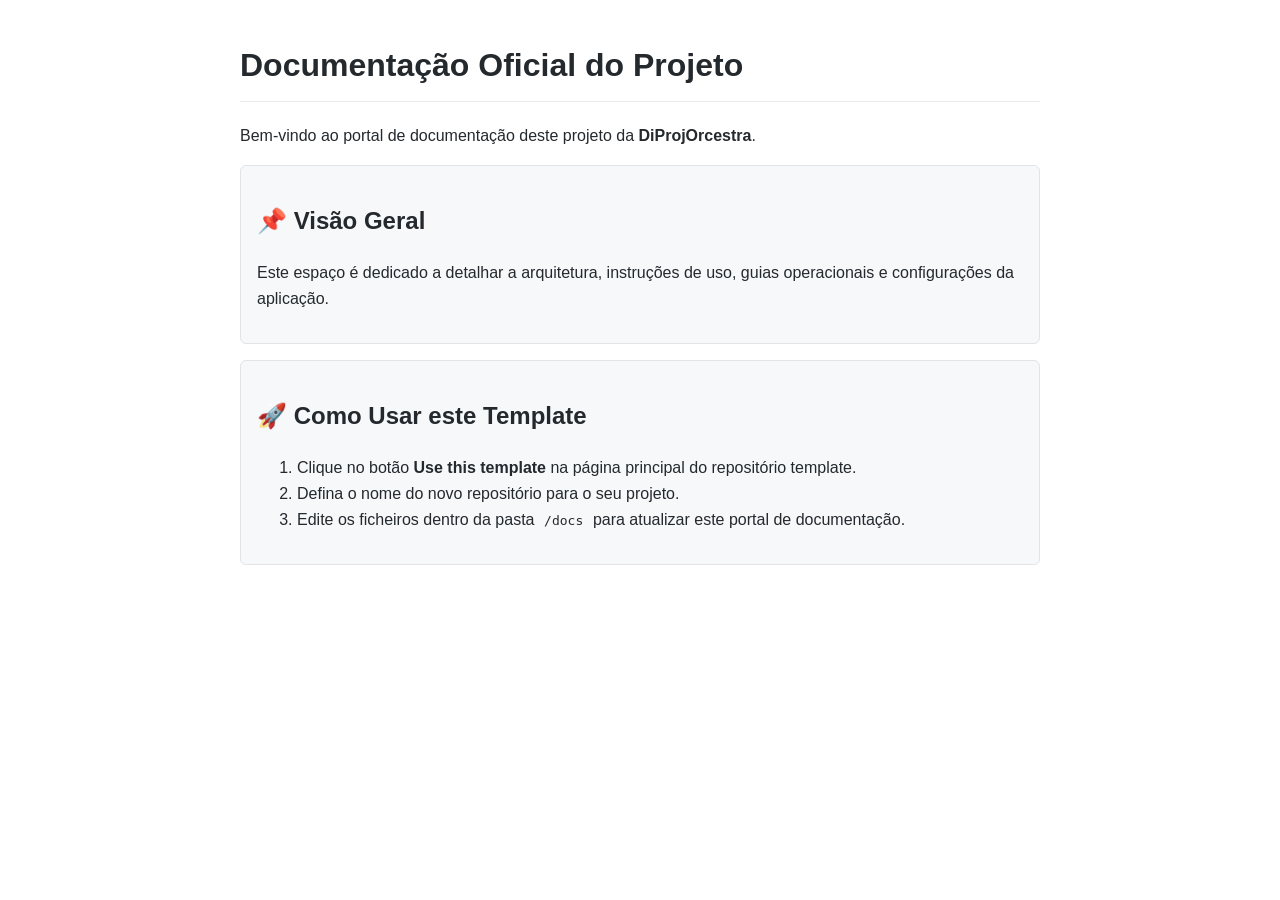
==== docs/index.html @ 4d1147ce "Create index.html" ====
<!DOCTYPE html>
<html lang="pt-BR">
<head>
  <meta charset="UTF-8">
  <meta name="viewport" content="width=device-width, initial-scale=1.0">
  <title>Documentação Oficial - DiProjOrcestra</title>
  <style>
    body {
      font-family: -apple-system, BlinkMacSystemFont, "Segoe UI", Roboto, Helvetica, Arial, sans-serif;
      line-height: 1.6;
      max-width: 800px;
      margin: 40px auto;
      padding: 0 20px;
      color: #24292e;
    }
    h1 { border-bottom: 1px solid #eaecef; padding-bottom: 0.3em; }
    code { background: #f6f8fa; padding: 0.2em 0.4em; border-radius: 3px; }
    .card { background: #f6f8fa; border: 1px solid #e1e4e8; border-radius: 6px; padding: 16px; margin: 16px 0; }
  </style>
</head>
<body>
  <h1>Documentação Oficial do Projeto</h1>
  <p>Bem-vindo ao portal de documentação deste projeto da <strong>DiProjOrcestra</strong>.</p>
  
  <div class="card">
    <h2>📌 Visão Geral</h2>
    <p>Este espaço é dedicado a detalhar a arquitetura, instruções de uso, guias operacionais e configurações da aplicação.</p>
  </div>

  <div class="card">
    <h2>🚀 Como Usar este Template</h2>
    <ol>
      <li>Clique no botão <strong>Use this template</strong> na página principal do repositório template.</li>
      <li>Defina o nome do novo repositório para o seu projeto.</li>
      <li>Edite os ficheiros dentro da pasta <code>/docs</code> para atualizar este portal de documentação.</li>
    </ol>
  </div>
</body>
</html>
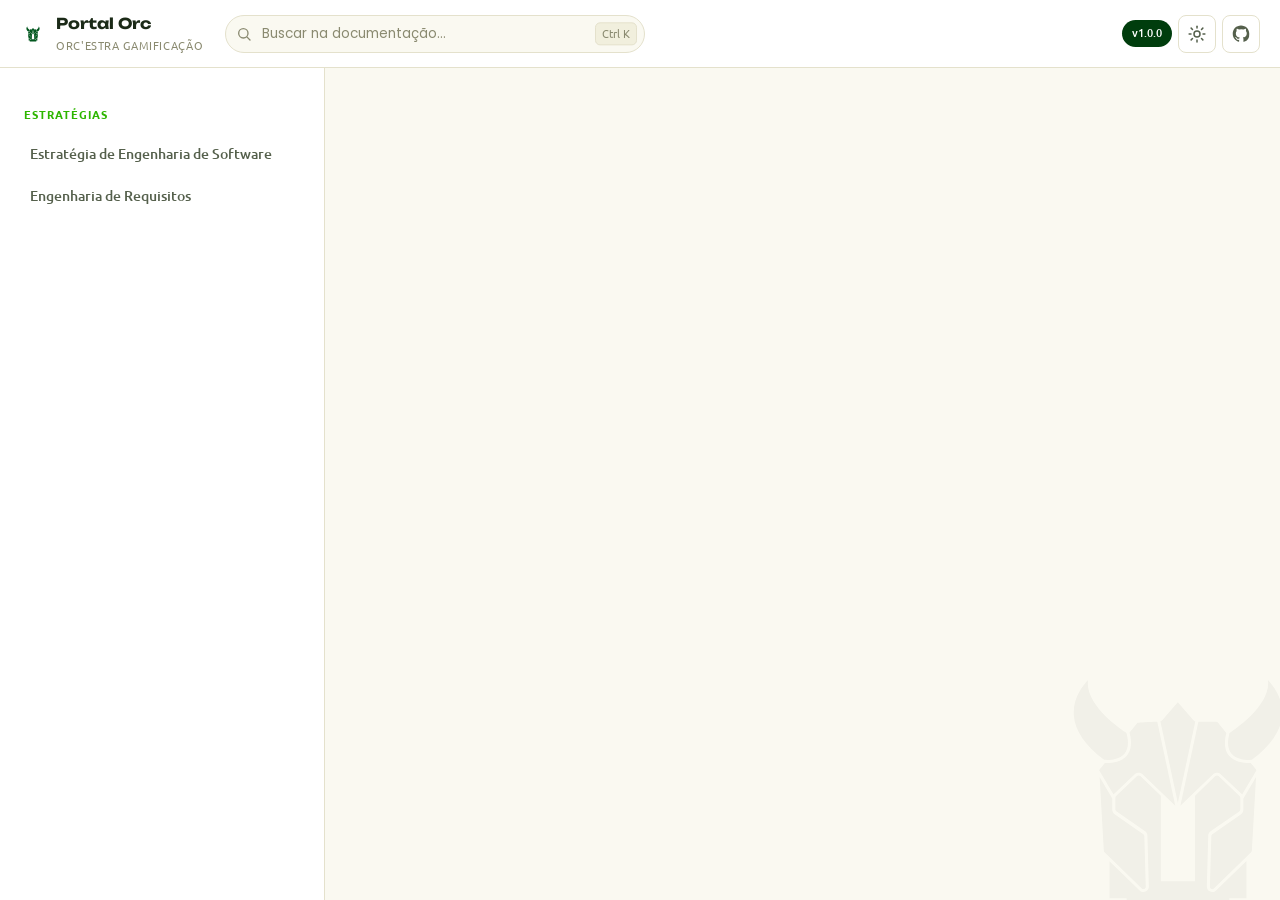
==== commit c62aa812: "Update index.html" ====
--- a/docs/index.html
+++ b/docs/index.html
@@ -1,39 +1,150 @@
 <!DOCTYPE html>
-<html lang="pt-BR">
+<html lang="pt-BR" data-theme="light">
+
 <head>
   <meta charset="UTF-8">
   <meta name="viewport" content="width=device-width, initial-scale=1.0">
-  <title>Documentação Oficial - DiProjOrcestra</title>
-  <style>
-    body {
-      font-family: -apple-system, BlinkMacSystemFont, "Segoe UI", Roboto, Helvetica, Arial, sans-serif;
-      line-height: 1.6;
-      max-width: 800px;
-      margin: 40px auto;
-      padding: 0 20px;
-      color: #24292e;
-    }
-    h1 { border-bottom: 1px solid #eaecef; padding-bottom: 0.3em; }
-    code { background: #f6f8fa; padding: 0.2em 0.4em; border-radius: 3px; }
-    .card { background: #f6f8fa; border: 1px solid #e1e4e8; border-radius: 6px; padding: 16px; margin: 16px 0; }
-  </style>
+  <script>
+    (function () {
+      try {
+        var saved = localStorage.getItem('docs-theme');
+        if (saved === 'dark' || saved === 'light') {
+          document.documentElement.setAttribute('data-theme', saved);
+        } else if (window.matchMedia && window.matchMedia('(prefers-color-scheme: dark)').matches) {
+          document.documentElement.setAttribute('data-theme', 'dark');
+        }
+      } catch (e) { }
+    })();
+  </script>
+  <title>Tecnologias utilizadas — Portal Orc</title>
+  <link rel="preconnect" href="https://fonts.googleapis.com">
+  <link rel="preconnect" href="https://fonts.gstatic.com" crossorigin>
+  <link
+    href="https://fonts.googleapis.com/css2?family=Poppins:ital,wght@0,300;0,400;0,500;0,600;0,700;1,400&family=Ubuntu:wght@400;500;700&family=Unbounded:wght@400;600;700;800&display=swap"
+    rel="stylesheet">
+  <link rel="stylesheet" href="css/style.css">
 </head>
-<body>
-  <h1>Documentação Oficial do Projeto</h1>
-  <p>Bem-vindo ao portal de documentação deste projeto da <strong>DiProjOrcestra</strong>.</p>
-  
-  <div class="card">
-    <h2>📌 Visão Geral</h2>
-    <p>Este espaço é dedicado a detalhar a arquitetura, instruções de uso, guias operacionais e configurações da aplicação.</p>
+
+<body data-page="tecnologias">
+  <svg class="watermark" viewBox="0 0 1786 1786" xmlns="http://www.w3.org/2000/svg" aria-hidden="true">
+    <path
+      d="M747.206 1290.27C751.078 1288.57 753.364 1285.07 753.325 1280.82L747.08 1059.87C746.997 1056.54 745.376 1053.5 742.669 1051.63L617.478 964.644C611.112 960.233 607.322 952.989 607.322 945.21V895.638L552.093 802.536L570.449 1123.71C570.575 1126.38 571.696 1128.83 573.569 1130.62L735.968 1288.19C739.049 1291.19 743.251 1291.94 747.206 1290.23" />
+    <path
+      d="M614.732 876.412L706.378 789.716C715.574 781.02 729.932 781.102 739.049 789.885L882.01 927.935L803.639 561.145C765.936 562.183 725.73 564.182 717.364 566.099L682.612 608.717C694.102 652.582 690.147 686.462 670.709 709.394C647.568 736.694 608.574 741.104 585.846 741.104C581.561 741.104 577.898 740.939 574.986 740.774L552.801 767.991C551.428 769.656 550.763 771.737 550.637 773.902L612.815 878.659C613.441 877.907 614.023 877.116 614.732 876.412Z" />
+    <path
+      d="M969.285 559.815C968.993 559.728 968.785 559.519 968.494 559.398C967.329 558.937 966.247 558.316 965.165 557.69C964.665 557.399 964.126 557.107 963.626 556.773C962.088 555.691 960.671 554.487 959.424 553.027L893.083 476.451L826.906 552.823C825.659 554.278 824.242 555.486 822.704 556.569C822.204 556.899 821.704 557.151 821.205 557.442C820.123 558.107 818.997 558.689 817.793 559.189C817.541 559.315 817.294 559.48 817.042 559.563L893.204 915.95L969.285 559.815Z" />
+    <path
+      d="M1179 945.21C1179 952.95 1175.22 960.233 1168.85 964.644L1043.66 1051.63C1040.95 1053.5 1039.33 1056.58 1039.25 1059.83L1033.01 1280.91C1032.92 1285.15 1035.21 1288.77 1039.16 1290.48C1040.16 1290.9 1041.16 1291.19 1042.16 1291.31C1045.16 1291.69 1048.07 1290.69 1050.4 1288.44L1212.8 1130.87C1214.67 1129.04 1215.76 1126.63 1215.88 1124.01L1234.23 802.536L1179 895.638V945.21Z" />
+    <path
+      d="M1233.49 768.161L1211.22 740.857C1208.55 741.022 1205.35 741.105 1201.73 741.105C1178.96 741.105 1140.01 736.694 1116.87 709.394C1097.64 686.671 1093.52 653.248 1104.59 610.091L1067.84 564.974C1065.89 562.562 1063.01 561.188 1059.89 561.188H982.687L904.234 928.183L1047.28 790.094C1051.86 785.679 1057.77 783.432 1063.68 783.432C1069.51 783.432 1075.37 785.596 1079.91 789.925L1171.56 876.617C1172.26 877.286 1172.8 878.034 1173.43 878.781L1235.65 773.902C1235.48 771.82 1234.86 769.826 1233.52 768.161" />
+    <path
+      d="M1285.97 379.812C1301.28 487.937 1140.09 596.062 1118.49 610.008C1107.46 650.458 1110.38 680.964 1127.15 700.737C1146.92 724.082 1182.34 727.707 1202.27 727.707C1208.93 727.707 1213.84 727.29 1215.92 727.081C1298.87 664.694 1343.32 599.226 1347.98 532.593C1353.06 460.342 1309.15 404.156 1285.97 379.812Z" />
+    <path
+      d="M501.652 379.812C478.429 404.156 434.52 460.342 439.6 532.593C444.302 599.226 488.711 664.694 571.657 727.081C573.739 727.29 578.649 727.663 585.307 727.663C605.241 727.663 640.662 724.043 660.47 700.694C677.245 680.925 680.156 650.375 669.127 609.964C647.529 596.062 486.338 487.937 501.652 379.812Z" />
+    <path
+      d="M722.609 795.378C720.071 795.378 717.529 796.334 715.574 798.207L623.931 884.899C621.889 886.816 620.724 889.519 620.724 892.352V943.749C620.724 947.121 622.35 950.285 625.135 952.158L750.326 1039.14C756.528 1043.43 760.317 1050.51 760.482 1058.04L766.727 1278.99C766.766 1280.24 766.683 1281.49 766.518 1282.66C765.519 1290.98 760.4 1297.97 752.49 1301.43C749.37 1302.8 746.08 1303.46 742.878 1303.46C736.924 1303.46 731.14 1301.14 726.564 1296.72L595.254 1169.33V1331.56H669.879V1406.18H1117.7V1331.56H1192.32V1168.08L1059.68 1296.76C1055.1 1301.17 1049.32 1303.51 1043.37 1303.51H1043.33C1040.12 1303.51 1036.88 1302.84 1033.75 1301.47C1024.81 1297.55 1019.36 1289.07 1019.56 1279.28L1025.85 1058.2C1026.01 1050.71 1029.8 1043.63 1036 1039.35L1161.19 952.366C1163.94 950.45 1165.61 947.286 1165.61 943.958V892.557C1165.61 889.727 1164.44 887.024 1162.4 885.108L1070.75 798.416C1068.76 796.543 1066.26 795.587 1063.72 795.587C1061.18 795.587 1058.6 796.543 1056.6 798.459L968.246 883.735H968.411L967.955 1256.44H819.167V884.608L729.728 798.29C727.729 796.377 725.191 795.421 722.609 795.421V795.378Z" />
+  </svg>
+
+  <!-- ============================== HEADER ============================== -->
+  <header class="topbar">
+    <button class="nav-toggle" id="navToggle" aria-label="Abrir navegação" aria-expanded="false">
+      <svg viewBox="0 0 24 24" fill="none" stroke="currentColor" stroke-width="2" stroke-linecap="round">
+        <line x1="4" y1="7" x2="20" y2="7" />
+        <line x1="4" y1="12" x2="20" y2="12" />
+        <line x1="4" y1="17" x2="20" y2="17" />
+      </svg>
+    </button>
+
+    <a href="index.html" class="brand">
+      <svg class="logo-mark" viewBox="0 0 1786 1786" xmlns="http://www.w3.org/2000/svg" aria-hidden="true">
+        <path
+          d="M747.206 1290.27C751.078 1288.57 753.364 1285.07 753.325 1280.82L747.08 1059.87C746.997 1056.54 745.376 1053.5 742.669 1051.63L617.478 964.644C611.112 960.233 607.322 952.989 607.322 945.21V895.638L552.093 802.536L570.449 1123.71C570.575 1126.38 571.696 1128.83 573.569 1130.62L735.968 1288.19C739.049 1291.19 743.251 1291.94 747.206 1290.23" />
+        <path
+          d="M614.732 876.412L706.378 789.716C715.574 781.02 729.932 781.102 739.049 789.885L882.01 927.935L803.639 561.145C765.936 562.183 725.73 564.182 717.364 566.099L682.612 608.717C694.102 652.582 690.147 686.462 670.709 709.394C647.568 736.694 608.574 741.104 585.846 741.104C581.561 741.104 577.898 740.939 574.986 740.774L552.801 767.991C551.428 769.656 550.763 771.737 550.637 773.902L612.815 878.659C613.441 877.907 614.023 877.116 614.732 876.412Z" />
+        <path
+          d="M969.285 559.815C968.993 559.728 968.785 559.519 968.494 559.398C967.329 558.937 966.247 558.316 965.165 557.69C964.665 557.399 964.126 557.107 963.626 556.773C962.088 555.691 960.671 554.487 959.424 553.027L893.083 476.451L826.906 552.823C825.659 554.278 824.242 555.486 822.704 556.569C822.204 556.899 821.704 557.151 821.205 557.442C820.123 558.107 818.997 558.689 817.793 559.189C817.541 559.315 817.294 559.48 817.042 559.563L893.204 915.95L969.285 559.815Z" />
+        <path
+          d="M1179 945.21C1179 952.95 1175.22 960.233 1168.85 964.644L1043.66 1051.63C1040.95 1053.5 1039.33 1056.58 1039.25 1059.83L1033.01 1280.91C1032.92 1285.15 1035.21 1288.77 1039.16 1290.48C1040.16 1290.9 1041.16 1291.19 1042.16 1291.31C1045.16 1291.69 1048.07 1290.69 1050.4 1288.44L1212.8 1130.87C1214.67 1129.04 1215.76 1126.63 1215.88 1124.01L1234.23 802.536L1179 895.638V945.21Z" />
+        <path
+          d="M1233.49 768.161L1211.22 740.857C1208.55 741.022 1205.35 741.105 1201.73 741.105C1178.96 741.105 1140.01 736.694 1116.87 709.394C1097.64 686.671 1093.52 653.248 1104.59 610.091L1067.84 564.974C1065.89 562.562 1063.01 561.188 1059.89 561.188H982.687L904.234 928.183L1047.28 790.094C1051.86 785.679 1057.77 783.432 1063.68 783.432C1069.51 783.432 1075.37 785.596 1079.91 789.925L1171.56 876.617C1172.26 877.286 1172.8 878.034 1173.43 878.781L1235.65 773.902C1235.48 771.82 1234.86 769.826 1233.52 768.161" />
+        <path
+          d="M1285.97 379.812C1301.28 487.937 1140.09 596.062 1118.49 610.008C1107.46 650.458 1110.38 680.964 1127.15 700.737C1146.92 724.082 1182.34 727.707 1202.27 727.707C1208.93 727.707 1213.84 727.29 1215.92 727.081C1298.87 664.694 1343.32 599.226 1347.98 532.593C1353.06 460.342 1309.15 404.156 1285.97 379.812Z" />
+        <path
+          d="M501.652 379.812C478.429 404.156 434.52 460.342 439.6 532.593C444.302 599.226 488.711 664.694 571.657 727.081C573.739 727.29 578.649 727.663 585.307 727.663C605.241 727.663 640.662 724.043 660.47 700.694C677.245 680.925 680.156 650.375 669.127 609.964C647.529 596.062 486.338 487.937 501.652 379.812Z" />
+        <path
+          d="M722.609 795.378C720.071 795.378 717.529 796.334 715.574 798.207L623.931 884.899C621.889 886.816 620.724 889.519 620.724 892.352V943.749C620.724 947.121 622.35 950.285 625.135 952.158L750.326 1039.14C756.528 1043.43 760.317 1050.51 760.482 1058.04L766.727 1278.99C766.766 1280.24 766.683 1281.49 766.518 1282.66C765.519 1290.98 760.4 1297.97 752.49 1301.43C749.37 1302.8 746.08 1303.46 742.878 1303.46C736.924 1303.46 731.14 1301.14 726.564 1296.72L595.254 1169.33V1331.56H669.879V1406.18H1117.7V1331.56H1192.32V1168.08L1059.68 1296.76C1055.1 1301.17 1049.32 1303.51 1043.37 1303.51H1043.33C1040.12 1303.51 1036.88 1302.84 1033.75 1301.47C1024.81 1297.55 1019.36 1289.07 1019.56 1279.28L1025.85 1058.2C1026.01 1050.71 1029.8 1043.63 1036 1039.35L1161.19 952.366C1163.94 950.45 1165.61 947.286 1165.61 943.958V892.557C1165.61 889.727 1164.44 887.024 1162.4 885.108L1070.75 798.416C1068.76 796.543 1066.26 795.587 1063.72 795.587C1061.18 795.587 1058.6 796.543 1056.6 798.459L968.246 883.735H968.411L967.955 1256.44H819.167V884.608L729.728 798.29C727.729 796.377 725.191 795.421 722.609 795.421V795.378Z" />
+      </svg>
+      <span>
+        Portal Orc
+        <small>Orc'estra Gamificação</small>
+      </span>
+    </a>
+
+    <div class="search-box">
+      <svg class="icon-search" viewBox="0 0 24 24" fill="none" stroke="currentColor" stroke-width="2"
+        stroke-linecap="round">
+        <circle cx="11" cy="11" r="7" />
+        <line x1="21" y1="21" x2="16.65" y2="16.65" />
+      </svg>
+      <input type="text" id="searchInput" placeholder="Buscar na documentação…" autocomplete="off">
+      <span class="search-kbd">Ctrl K</span>
+    </div>
+
+    <div class="topbar-actions">
+      <span class="badge-version">v1.0.0</span>
+      <button class="icon-btn theme-toggle" id="themeToggle" aria-label="Alternar tema claro/escuro">
+        <svg class="i-sun" viewBox="0 0 24 24" fill="none" stroke="currentColor" stroke-width="2"
+          stroke-linecap="round">
+          <circle cx="12" cy="12" r="4" />
+          <line x1="12" y1="1.5" x2="12" y2="4" />
+          <line x1="12" y1="20" x2="12" y2="22.5" />
+          <line x1="4.2" y1="4.2" x2="6" y2="6" />
+          <line x1="18" y1="18" x2="19.8" y2="19.8" />
+          <line x1="1.5" y1="12" x2="4" y2="12" />
+          <line x1="20" y1="12" x2="22.5" y2="12" />
+          <line x1="4.2" y1="19.8" x2="6" y2="18" />
+          <line x1="18" y1="6" x2="19.8" y2="4.2" />
+        </svg>
+        <svg class="i-moon" viewBox="0 0 24 24" fill="none" stroke="currentColor" stroke-width="2"
+          stroke-linecap="round">
+          <path d="M20 14.5A8.5 8.5 0 1 1 9.5 4a6.8 6.8 0 0 0 10.5 10.5Z" />
+        </svg>
+      </button>
+      <a class="icon-btn" href="https://github.com/DiProjOrcestra/Portal-Orc" target="_blank" rel="noopener noreferrer" aria-label="Repositório no GitHub">
+        <svg viewBox="0 0 24 24" fill="currentColor">
+          <path
+            d="M12 .5C5.73.5.98 5.24.98 11.5c0 5.02 3.26 9.28 7.78 10.78.57.1.78-.25.78-.55v-1.94c-3.17.69-3.84-1.36-3.84-1.36-.52-1.32-1.27-1.68-1.27-1.68-1.04-.71.08-.7.08-.7 1.15.08 1.75 1.18 1.75 1.18 1.02 1.75 2.68 1.25 3.33.95.1-.74.4-1.25.72-1.54-2.53-.29-5.19-1.27-5.19-5.63 0-1.24.44-2.26 1.17-3.05-.12-.29-.51-1.46.11-3.04 0 0 .96-.31 3.14 1.16a10.9 10.9 0 0 1 5.72 0c2.18-1.47 3.13-1.16 3.13-1.16.63 1.58.23 2.75.12 3.04.73.79 1.17 1.81 1.17 3.05 0 4.37-2.67 5.33-5.21 5.61.41.36.77 1.06.77 2.14v3.17c0 .3.21.66.79.55A11.02 11.02 0 0 0 23.02 11.5C23.02 5.24 18.27.5 12 .5Z" />
+        </svg>
+      </a>
+    </div>
+  </header>
+
+  <!-- ======================= COMMAND PALETTE (Ctrl+K) ======================= -->
+  <div class="overlay" id="paletteOverlay">
+    <div class="palette">
+      <input type="text" id="paletteInput" placeholder="Digite para buscar páginas…" autocomplete="off">
+      <div class="palette-results" id="paletteResults"></div>
+    </div>
   </div>
 
-  <div class="card">
-    <h2>🚀 Como Usar este Template</h2>
-    <ol>
-      <li>Clique no botão <strong>Use this template</strong> na página principal do repositório template.</li>
-      <li>Defina o nome do novo repositório para o seu projeto.</li>
-      <li>Edite os ficheiros dentro da pasta <code>/docs</code> para atualizar este portal de documentação.</li>
-    </ol>
-  </div>
-</body>
-</html>
+  <!-- ====== SIDEBAR — colada na borda esquerda da janela ====== -->
+  <div id="sidebar-container"></div>
+
+  <aside class="sidebar" id="sidebar">
+    <nav aria-label="Navegação da documentação">
+      <div class="nav-group">
+
+        <p class="nav-group-title">Estratégias</p>
+        <ul class="nav-list">
+          <li>
+            <a class="nav-link" data-page="estrategia-engenharia" href="estrategias/estrategia-engenharia.html">
+              Estratégia de Engenharia de Software
+            </a>
+          </li>
+          <li>
+            <a class="nav-link" data-page="estrategia-requisitos" href="estrategias/engenharia-requisitos.html">
+              Engenharia de Requisitos
+            </a>
+          </li>
+          <li>
+            <a class="nav-link" data-page="dor-dod" href="estrategias/dor
--- a/docs/css/style.css
+++ b/docs/css/style.css
@@ -0,0 +1,1827 @@
+/* ==========================================================================
+   TOKENS
+   Regra de uso das cores:
+   - verde-escuro (deep)  -> texto de destaque, títulos ativos, cabeçalho de tabela
+   - verde-institucional (primary) -> links, ícones, estados ativos
+   - verde-médio (mid)   -> hover states, bordas de destaque discretas
+   - verde-brilhante (bright) -> ÚNICO acento "vivo": foco, seleção, um detalhe por bloco
+   - creme -> superfície de fundo, nunca texto
+   ========================================================================== */
+:root {
+  --brand-deep: #003d0d;
+  --brand-primary: #01571e;
+  --brand-mid: #2eb600;
+  --brand-bright: #3fcc10;
+  --brand-cream: #FFFBDC;
+
+  --font-display: 'Unbounded', sans-serif;
+  --font-heading: 'Ubuntu', sans-serif;
+  --font-body: 'Poppins', sans-serif;
+  --font-mono: 'SFMono-Regular', Consolas, 'Liberation Mono', Menlo, monospace;
+
+  --radius-sm: 8px;
+  --radius-md: 14px;
+  --radius-lg: 20px;
+
+  --header-h: 68px;
+  --sidebar-w: 325px;
+  --toc-w: 224px;
+  --gutter: 34px;
+
+  --ease: cubic-bezier(.22, .61, .36, 1);
+}
+
+/* claro: fundo neutro (quase branco), creme reservado para painéis/realces —
+   isso evita que o creme compita com o texto e mantém o verde como cor de ação.
+   --fill-strong  = preenchimento sólido (badge, pílula ativa, cabeçalho de tabela)
+   --text-strong  = cor de texto de destaque (títulos, rótulos)                    */
+[data-theme="light"] {
+  --bg: #FAF9F1;
+  --bg-panel: var(--brand-cream);
+  --surface: #ffffff;
+  --surface-alt: #F1EFDD;
+  --border: #E4E1CC;
+  --text: #1B2A17;
+  --text-dim: #55604C;
+  --text-faint: #8A8A70;
+  --accent: var(--brand-primary);
+  --accent-soft: var(--brand-mid);
+  --accent-live: var(--brand-bright);
+  --fill-strong: var(--brand-deep);
+  --text-strong: var(--brand-deep);
+  --link: var(--brand-primary);
+  --on-fill: #ffffff;
+  --nav-active-bg: color-mix(in srgb, var(--brand-mid) 16%, var(--surface));
+  --nav-active-text: var(--brand-deep);
+  --code-bg: #0d2510;
+  --code-text: #d9f7d6;
+  --shadow-sm: 0 1px 2px rgba(20, 40, 10, .06);
+  --shadow-md: 0 10px 28px -14px rgba(20, 45, 10, .22);
+  --scrim: rgba(20, 32, 15, .45);
+}
+
+/* escuro: base neutra em tons de #1b1b1b (não verde) — o verde some para segundo
+   plano e passa a marcar só o que precisa de destaque: títulos, links, foco e um
+   único "pop" vivo. Preenchimentos grandes (badge, pílula ativa, tabela) usam
+   cinza-chumbo em vez de verde, para não cansar a leitura em blocos extensos. */
+[data-theme="dark"] {
+  --bg: #1b1b1b;
+  --bg-panel: #212121;
+  --surface: #242424;
+  --surface-alt: #2c2c2c;
+  --border: #3a3a3a;
+  --text: #ECECE6;
+  --text-dim: #B7B7AF;
+  --text-faint: #82827A;
+  --accent: #55b53d;
+  --accent-soft: #47473f;
+  --accent-live: var(--brand-bright);
+  --fill-strong: #333333;
+  --text-strong: #6bdc4b;
+  --link: #6bdc4b;
+  --on-fill: #ECECE6;
+  --nav-active-bg: var(--fill-strong);
+  --nav-active-text: var(--on-fill);
+  --code-bg: #161616;
+  --code-text: #D8D8D2;
+  --shadow-sm: 0 1px 2px rgba(0, 0, 0, .4);
+  --shadow-md: 0 16px 36px -16px rgba(0, 0, 0, .7);
+  --scrim: rgba(0, 0, 0, .6);
+}
+
+*,
+*::before,
+*::after {
+  box-sizing: border-box;
+}
+
+html {
+  scroll-behavior: smooth;
+}
+
+body {
+  margin: 0;
+  background: var(--bg);
+  color: var(--text);
+  font-family: var(--font-body);
+  font-size: 15.5px;
+  line-height: 1.65;
+  -webkit-font-smoothing: antialiased;
+  transition: background .35s var(--ease), color .35s var(--ease);
+}
+
+img,
+svg {
+  display: block;
+  max-width: 100%;
+}
+
+a {
+  color: var(--link);
+  text-decoration: none;
+}
+
+a:hover {
+  text-decoration: underline;
+}
+
+button {
+  font-family: inherit;
+}
+
+::selection {
+  background: var(--accent-live);
+  color: #04220a;
+}
+
+a:focus-visible,
+button:focus-visible,
+input:focus-visible {
+  outline: 2px solid var(--accent-live);
+  outline-offset: 2px;
+  border-radius: 4px;
+}
+
+@media (prefers-reduced-motion: reduce) {
+  * {
+    animation-duration: .001ms !important;
+    transition-duration: .001ms !important;
+    scroll-behavior: auto !important;
+  }
+}
+
+/* ==========================================================================
+   LOGO — herda currentColor, se adapta ao tema
+   ========================================================================== */
+.logo-mark {
+  color: var(--brand-primary);
+}
+
+[data-theme="dark"] .logo-mark {
+  color: var(--accent-live);
+}
+
+.logo-mark path {
+  fill: currentColor;
+}
+
+/* ==========================================================================
+   HEADER
+   ========================================================================== */
+.topbar {
+  position: sticky;
+  top: 0;
+  z-index: 40;
+  height: var(--header-h);
+  display: flex;
+  align-items: center;
+  gap: 14px;
+  padding: 0 20px;
+  background: var(--surface);
+  border-bottom: 1px solid var(--border);
+}
+
+.brand {
+  display: flex;
+  align-items: center;
+  gap: 10px;
+  font-family: var(--font-display);
+  font-weight: 700;
+  font-size: 15px;
+  color: var(--text);
+  white-space: nowrap;
+}
+
+.brand .logo-mark {
+  width: 26px;
+  height: 26px;
+  flex: none;
+}
+
+.brand small {
+  display: block;
+  font-family: var(--font-heading);
+  font-weight: 400;
+  font-size: 10.5px;
+  color: var(--text-faint);
+  letter-spacing: .06em;
+  text-transform: uppercase;
+}
+
+.nav-toggle {
+  display: none;
+  width: 36px;
+  height: 36px;
+  border-radius: var(--radius-sm);
+  border: 1px solid var(--border);
+  background: var(--surface);
+  color: var(--text);
+  cursor: pointer;
+  align-items: center;
+  justify-content: center;
+}
+
+.nav-toggle svg {
+  width: 18px;
+  height: 18px;
+}
+
+.search-box {
+  flex: 1;
+  max-width: 420px;
+  margin-left: 8px;
+  position: relative;
+}
+
+.search-box input {
+  width: 100%;
+  height: 38px;
+  padding: 0 40px 0 36px;
+  border-radius: 999px;
+  border: 1px solid var(--border);
+  background: var(--bg);
+  color: var(--text);
+  font-family: var(--font-body);
+  font-size: 13.5px;
+  transition: border-color .2s var(--ease), box-shadow .2s var(--ease);
+}
+
+.search-box input::placeholder {
+  color: var(--text-faint);
+}
+
+.search-box input:focus {
+  border-color: var(--accent-soft);
+  box-shadow: 0 0 0 3px color-mix(in srgb, var(--accent-live) 22%, transparent);
+  outline: none;
+}
+
+.search-box svg.icon-search {
+  position: absolute;
+  left: 11px;
+  top: 50%;
+  transform: translateY(-50%);
+  width: 16px;
+  height: 16px;
+  color: var(--text-faint);
+  pointer-events: none;
+}
+
+.search-kbd {
+  position: absolute;
+  right: 8px;
+  top: 50%;
+  transform: translateY(-50%);
+  font-family: var(--font-heading);
+  font-size: 10.5px;
+  color: var(--text-faint);
+  border: 1px solid var(--border);
+  border-radius: 5px;
+  padding: 2px 6px;
+  background: var(--surface-alt);
+  pointer-events: none;
+}
+
+.topbar-actions {
+  display: flex;
+  align-items: center;
+  gap: 6px;
+  margin-left: auto;
+}
+
+.icon-btn {
+  width: 38px;
+  height: 38px;
+  border-radius: var(--radius-sm);
+  border: 1px solid var(--border);
+  background: var(--surface);
+  color: var(--text-dim);
+  display: flex;
+  align-items: center;
+  justify-content: center;
+  cursor: pointer;
+  transition: color .2s var(--ease), border-color .2s var(--ease), transform .15s var(--ease);
+}
+
+.icon-btn:hover {
+  color: var(--accent);
+  border-color: var(--accent-soft);
+}
+
+.icon-btn:active {
+  transform: scale(.94);
+}
+
+.icon-btn svg {
+  width: 18px;
+  height: 18px;
+}
+
+.theme-toggle {
+  position: relative;
+}
+
+.theme-toggle .i-sun,
+.theme-toggle .i-moon {
+  position: absolute;
+  inset: 0;
+  margin: auto;
+  transition: opacity .25s var(--ease), transform .4s var(--ease);
+}
+
+[data-theme="light"] .theme-toggle .i-moon {
+  opacity: 0;
+  transform: rotate(-60deg) scale(.5);
+}
+
+[data-theme="light"] .theme-toggle .i-sun {
+  opacity: 1;
+  transform: rotate(0) scale(1);
+}
+
+[data-theme="dark"] .theme-toggle .i-sun {
+  opacity: 0;
+  transform: rotate(60deg) scale(.5);
+}
+
+[data-theme="dark"] .theme-toggle .i-moon {
+  opacity: 1;
+  transform: rotate(0) scale(1);
+}
+
+.badge-version {
+  font-family: var(--font-heading);
+  font-size: 11px;
+  font-weight: 500;
+  color: var(--on-fill);
+  background: var(--fill-strong);
+  padding: 4px 10px;
+  border-radius: 999px;
+  white-space: nowrap;
+}
+
+/* ==========================================================================
+   LAYOUT SHELL
+   A sidebar fica fixa e colada à borda esquerda da JANELA (não do container
+   centralizado). O restante da página (conteúdo + sumário) é empurrado por
+   "main-wrap" e depois centralizado dentro do espaço que sobra.
+   ========================================================================== */
+.main-wrap {
+  margin-left: var(--sidebar-w);
+}
+
+.shell {
+  display: grid;
+  grid-template-columns: minmax(0, 1fr) var(--toc-w);
+  max-width: 1180px;
+  margin: 0 auto;
+}
+
+/* SIDEBAR — painel branco com itens em "pílula"; um único preenchimento
+   sólido marca o item ativo, em vez de várias cores competindo entre si.
+   Lista apenas PÁGINAS da documentação (não os tópicos da página atual —
+   esses ficam só no sumário à direita, evitando duplicidade). */
+.sidebar {
+  position: fixed;
+  left: 0;
+  top: var(--header-h);
+  z-index: 30;
+  width: var(--sidebar-w);
+  height: calc(100vh - var(--header-h));
+  overflow-y: auto;
+  background: var(--surface);
+  border-right: 1px solid var(--border);
+  padding: 26px 16px 40px;
+  scrollbar-width: thin;
+}
+
+.sidebar::-webkit-scrollbar {
+  width: 8px;
+}
+
+.sidebar::-webkit-scrollbar-thumb {
+  background: var(--border);
+  border-radius: 8px;
+}
+
+.nav-group {
+  margin-bottom: 24px;
+}
+
+.nav-group-title {
+  font-family: var(--font-heading);
+  font-weight: 700;
+  font-size: 11px;
+  letter-spacing: .09em;
+  text-transform: uppercase;
+  color: var(--brand-mid);
+  padding: 0 8px;
+}
+
+.nav-list {
+  list-style: none;
+  margin: 0;
+  padding: 0;
+  display: flex;
+  flex-direction: column;
+  gap: 2px;
+  margin-bottom: 36px;
+}
+
+.nav-link {
+  display: block;
+  padding: 9px 14px;
+  border-radius: 999px;
+  font-family: var(--font-heading);
+  font-size: 13.5px;
+  font-weight: 500;
+  color: var(--text-dim);
+  transition: background .16s var(--ease), color .16s var(--ease);
+}
+
+.nav-link:hover {
+  background: var(--surface-alt);
+  color: var(--text);
+  text-decoration: none;
+}
+
+.nav-link.active {
+  background: var(--nav-active-bg);
+  color: var(--nav-active-text);
+  font-weight: 600;
+}
+
+.nav-link[hidden] {
+  display: none;
+}
+
+/* NAV DROPDOWN — grupo colapsável dentro da barra lateral (ex.: Atas de Reunião).
+   Usa <details>/<summary> nativos: acessível por teclado e sem depender de JS. */
+.nav-dropdown {
+  display: block;
+}
+
+.nav-details {
+  margin: 0;
+}
+
+.nav-details>summary.nav-dropdown-summary {
+  display: flex;
+  align-items: center;
+  justify-content: space-between;
+  gap: 8px;
+  cursor: pointer;
+  list-style: none;
+}
+
+.nav-details>summary.nav-dropdown-summary::-webkit-details-marker {
+  display: none;
+}
+
+.nav-details>summary.nav-dropdown-summary::marker {
+  content: none;
+}
+
+.nav-dropdown-chevron {
+  flex: none;
+  width: 14px;
+  height: 14px;
+  color: var(--text-faint);
+  transition: transform .2s var(--ease), color .2s var(--ease);
+}
+
+.nav-details[open]>summary.nav-dropdown-summary .nav-dropdown-chevron {
+  transform: rotate(180deg);
+}
+
+.nav-details>summary.nav-dropdown-summary:hover .nav-dropdown-chevron {
+  color: var(--text);
+}
+
+.nav-sublist {
+  list-style: none;
+  margin: 2px 0 2px 14px;
+  padding: 0 0 0 12px;
+  display: flex;
+  flex-direction: column;
+  gap: 2px;
+  border-left: 1px solid var(--border);
+}
+
+.nav-sublist .nav-link.nav-sublink {
+  font-size: 12.8px;
+  padding: 7px 12px;
+}
+
+/* MAIN CONTENT */
+.content {
+  min-width: 0;
+  padding: 0 var(--gutter) 100px;
+}
+
+.content-inner {
+  max-width: 740px;
+  margin: 0 auto;
+  padding-top: 36px;
+}
+
+/* breadcrumb em formato de "chips", como referência de navegação contextual */
+.breadcrumb {
+  display: flex;
+  align-items: center;
+  gap: 6px;
+  flex-wrap: wrap;
+  font-family: var(--font-heading);
+  font-size: 12px;
+  margin-bottom: 22px;
+}
+
+.breadcrumb a {
+  color: var(--text-dim);
+  padding: 4px 11px;
+  border-radius: 999px;
+  background: var(--surface-alt);
+  transition: background .16s var(--ease), color .16s var(--ease);
+}
+
+.breadcrumb a:hover {
+  background: var(--surface-alt);
+  color: var(--text);
+  text-decoration: none;
+}
+
+.breadcrumb .sep {
+  color: var(--text-faint);
+}
+
+.breadcrumb .current {
+  color: var(--on-fill);
+  background: var(--fill-strong);
+  padding: 4px 11px;
+  border-radius: 999px;
+  font-weight: 600;
+}
+
+.eyebrow {
+  font-family: var(--font-heading);
+  font-size: 12px;
+  font-weight: 700;
+  letter-spacing: .1em;
+  text-transform: uppercase;
+  color: var(--brand-mid);
+  margin: 0 0 10px;
+}
+
+/* Título e parágrafo compartilham a MESMA origem horizontal — nenhum
+   elemento (âncora, ícone, marcador) empurra o texto do título para a direita */
+h1.page-title {
+  font-family: var(--font-display);
+  font-weight: 700;
+  font-size: clamp(28px, 4vw, 40px);
+  line-height: 1.15;
+  letter-spacing: -.01em;
+  margin: 0 0 14px;
+  color: var(--text);
+}
+
+.lead {
+  font-size: 16.5px;
+  color: var(--text-dim);
+  max-width: 60ch;
+  margin: 0 0 28px;
+}
+
+/* Caixa de atalhos rápidos da página — pensada para "escanear" o conteúdo,
+   reaproveitando os mesmos links da navegação lateral */
+.quick-links {
+  background: var(--bg-panel);
+  border: 1px solid var(--border);
+  border-radius: var(--radius-md);
+  padding: 20px 22px;
+  margin: 0 0 40px;
+}
+
+.quick-links p {
+  font-family: var(--font-heading);
+  font-weight: 700;
+  font-size: 12.5px;
+  text-transform: uppercase;
+  letter-spacing: .08em;
+  color: var(--text-strong);
+  margin: 0 0 12px;
+}
+
+.quick-links ul {
+  list-style: none;
+  margin: 0;
+  padding: 0;
+  display: grid;
+  grid-template-columns: 1fr 1fr;
+  gap: 8px 16px;
+}
+
+.quick-links a {
+  display: block;
+  font-family: var(--font-heading);
+  font-size: 13.5px;
+  color: var(--text);
+  padding: 6px 0;
+}
+
+.quick-links a:hover {
+  color: var(--accent);
+  text-decoration: none;
+}
+
+@media (max-width:560px) {
+  .quick-links ul {
+    grid-template-columns: 1fr;
+  }
+}
+
+/* Headings do corpo: sem indentação, mesma margem do texto.
+   A âncora "#" vive FORA da coluna de texto (posição absoluta) e só some/aparece no hover,
+   então nunca desloca o início visual do título. */
+.prose h2,
+.prose h3 {
+  position: relative;
+  font-family: var(--font-heading);
+  font-weight: 700;
+  color: var(--text);
+  scroll-margin-top: calc(var(--header-h) + 16px);
+}
+
+.prose h2 {
+  font-size: 22px;
+  margin: 24px 0 14px;
+  padding-top: 8px;
+  color: var(--text-strong);
+}
+
+.prose h3 {
+  font-size: 17px;
+  margin: 30px 0 10px;
+}
+
+.prose h2 .anchor,
+.prose h3 .anchor {
+  position: absolute;
+  left: -1.3em;
+  top: .1em;
+  font-family: var(--font-body);
+  font-weight: 400;
+  color: var(--accent-live);
+  opacity: 0;
+  transition: opacity .15s var(--ease);
+}
+
+.prose h2:hover .anchor,
+.prose h3:hover .anchor {
+  opacity: 1;
+}
+
+@media (max-width:860px) {
+
+  .prose h2 .anchor,
+  .prose h3 .anchor {
+    display: none;
+  }
+}
+
+.prose p {
+  margin: 0 0 16px;
+  color: var(--text-dim);
+}
+
+.prose p strong {
+  color: var(--text);
+  font-weight: 600;
+}
+
+.prose ul,
+.prose ol {
+  margin: 0 0 18px;
+  padding-left: 22px;
+  color: var(--text-dim);
+}
+
+.prose li {
+  margin-bottom: 6px;
+}
+
+.prose li::marker {
+  color: var(--accent-soft);
+}
+
+/* CHECKLIST — usado nas páginas de DoR/DoD */
+.checklist {
+  list-style: none;
+  margin: 0 0 26px;
+  padding: 0;
+  display: flex;
+  flex-direction: column;
+  gap: 8px;
+}
+
+.checklist li {
+  margin: 0;
+}
+
+.checklist li::marker {
+  content: none;
+}
+
+.checklist label {
+  display: flex;
+  align-items: flex-start;
+  gap: 10px;
+  padding: 10px 14px;
+  border: 1px solid var(--border);
+  border-radius: var(--radius-sm);
+  background: var(--surface);
+  cursor: pointer;
+  transition: border-color .15s var(--ease), background .15s var(--ease);
+}
+
+.checklist label:hover {
+  border-color: var(--accent-soft);
+}
+
+.checklist li.is-checked label {
+  background: color-mix(in srgb, var(--brand-mid) 10%, var(--surface));
+  border-color: var(--brand-mid);
+}
+
+.checklist li.is-checked span {
+  color: var(--text-faint);
+  text-decoration: line-through;
+  text-decoration-color: var(--text-faint);
+}
+
+.checklist li.is-checked span strong {
+  color: var(--text-faint);
+}
+
+.checklist input[type="checkbox"] {
+  flex: none;
+  width: 17px;
+  height: 17px;
+  margin-top: 2px;
+  accent-color: var(--brand-mid);
+  cursor: pointer;
+}
+
+.checklist span {
+  color: var(--text-dim);
+  font-size: 14px;
+  line-height: 1.5;
+}
+
+.checklist span strong {
+  color: var(--text);
+  font-weight: 600;
+}
+
+.prose code:not(pre code) {
+  font-family: var(--font-mono);
+  font-size: .86em;
+  background: var(--surface-alt);
+  color: var(--text-strong);
+  padding: .15em .45em;
+  border-radius: 5px;
+  border: 1px solid var(--border);
+}
+
+/* CODE BLOCKS */
+.code-block {
+  position: relative;
+  background: var(--code-bg);
+  border-radius: var(--radius-md);
+  margin: 0 0 24px;
+  overflow: hidden;
+  box-shadow: var(--shadow-md);
+}
+
+.code-block__head {
+  display: flex;
+  align-items: center;
+  justify-content: space-between;
+  padding: 9px 14px;
+  background: rgba(255, 255, 255, .04);
+  border-bottom: 1px solid rgba(255, 255, 255, .06);
+}
+
+.code-block__lang {
+  font-family: var(--font-heading);
+  font-size: 11px;
+  color: var(--brand-bright);
+  letter-spacing: .06em;
+  text-transform: uppercase;
+}
+
+.copy-btn {
+  display: flex;
+  align-items: center;
+  gap: 6px;
+  background: transparent;
+  border: 1px solid rgba(255, 255, 255, .14);
+  color: #c9f5c2;
+  font-size: 11.5px;
+  font-family: var(--font-heading);
+  padding: 4px 9px;
+  border-radius: 999px;
+  cursor: pointer;
+  transition: background .18s var(--ease), border-color .18s var(--ease);
+}
+
+.copy-btn:hover {
+  background: rgba(255, 255, 255, .08);
+  border-color: rgba(255, 255, 255, .3);
+}
+
+.copy-btn svg {
+  width: 13px;
+  height: 13px;
+}
+
+.code-block pre {
+  margin: 0;
+  padding: 16px 18px;
+  overflow-x: auto;
+  font-family: var(--font-mono);
+  font-size: 13px;
+  line-height: 1.7;
+  color: var(--code-text);
+}
+
+.code-block .tok-kw {
+  color: #7be05a;
+}
+
+.code-block .tok-str {
+  color: #ffe28a;
+}
+
+.code-block .tok-com {
+  color: #5f8a5a;
+  font-style: italic;
+}
+
+.code-block .tok-fn {
+  color: #8fd6ff;
+}
+
+/* No tema claro, o bloco de código deixa de ser escuro (evita um "buraco" preto
+   no meio de uma página clara) e passa a usar as mesmas superfícies do resto
+   da página, com um leve contraste próprio. */
+[data-theme="light"] .code-block {
+  background: var(--surface-alt);
+  border: 1px solid var(--border);
+}
+
+[data-theme="light"] .code-block__head {
+  background: #EFEBD3;
+  border-bottom-color: var(--border);
+}
+
+[data-theme="light"] .code-block__lang {
+  color: var(--brand-mid);
+}
+
+[data-theme="light"] .copy-btn {
+  border-color: var(--border);
+  color: var(--brand-deep);
+}
+
+[data-theme="light"] .copy-btn:hover {
+  background: rgba(0, 61, 13, .06);
+  border-color: var(--brand-mid);
+}
+
+[data-theme="light"] .code-block pre {
+  color: #2A331F;
+}
+
+[data-theme="light"] .code-block .tok-kw {
+  color: #0a6b1d;
+}
+
+[data-theme="light"] .code-block .tok-str {
+  color: #8a5a00;
+}
+
+[data-theme="light"] .code-block .tok-com {
+  color: #7c7c68;
+}
+
+[data-theme="light"] .code-block .tok-fn {
+  color: #0a5fa8;
+}
+
+/* CALLOUTS — cartão com faixa de cor à esquerda; cada tipo usa UMA cor,
+   sem sobrepor tons diferentes no mesmo bloco */
+.callout {
+  display: flex;
+  gap: 12px;
+  padding: 16px 18px;
+  border-radius: var(--radius-md);
+  margin: 0 0 22px;
+  background: var(--surface);
+  box-shadow: var(--shadow-sm);
+  border: 1px solid var(--border);
+  border-left-width: 4px;
+}
+
+.callout__icon {
+  flex: none;
+  width: 20px;
+  height: 20px;
+  margin-top: 1px;
+}
+
+.callout__body p {
+  margin: 0;
+  color: var(--text-dim);
+  font-size: 14.5px;
+}
+
+.callout__title {
+  font-family: var(--font-heading);
+  font-weight: 700;
+  font-size: 13.5px;
+  margin: 0 0 4px;
+}
+
+.callout--note {
+  border-left-color: var(--brand-mid);
+}
+
+.callout--note .callout__icon,
+.callout--note .callout__title {
+  color: var(--brand-mid);
+}
+
+.callout--tip {
+  border-left-color: var(--text-strong);
+  background: color-mix(in srgb, var(--text-strong) 6%, var(--surface));
+}
+
+.callout--tip .callout__icon,
+.callout--tip .callout__title {
+  color: var(--text-strong);
+}
+
+.callout--warn {
+  border-left-color: #d99a2b;
+}
+
+.callout--warn .callout__icon,
+.callout--warn .callout__title {
+  color: #b8791e;
+}
+
+[data-theme="dark"] .callout--warn .callout__icon,
+[data-theme="dark"] .callout--warn .callout__title {
+  color: #e0ab49;
+}
+
+/* TABLE */
+.table-wrap {
+  overflow: hidden;
+  overflow-x: auto;
+  margin: 0 0 26px;
+  border: 1px solid var(--border);
+  border-radius: var(--radius-md);
+  box-shadow: var(--shadow-sm);
+}
+
+table {
+  width: 150%;
+  border-collapse: collapse;
+  font-size: 13.8px;
+}
+
+thead th {
+  text-align: left;
+  font-family: var(--font-heading);
+  font-weight: 700;
+  font-size: 12px;
+  letter-spacing: .03em;
+  text-transform: uppercase;
+  color: var(--on-fill);
+  background: var(--fill-strong);
+  padding: 12px 16px;
+}
+
+tbody td {
+  padding: 11px 16px;
+  border-bottom: 1px solid var(--border);
+  color: var(--text-dim);
+}
+
+tbody tr:last-child td {
+  border-bottom: none;
+}
+
+tbody tr:nth-child(even) {
+  background: var(--surface-alt);
+}
+
+tbody td code {
+  font-family: var(--font-mono);
+  font-size: .85em;
+  color: var(--text-strong);
+}
+
+/* BADGE — Categoria FURPS+ (tabela de requisitos não-funcionais) */
+.furps-badge {
+  display: inline-flex;
+  align-items: center;
+  white-space: nowrap;
+  font-family: var(--font-heading);
+  font-weight: 700;
+  font-size: 11.5px;
+  letter-spacing: .02em;
+  padding: 4px 12px;
+  border-radius: 999px;
+}
+
+.furps-badge--funcionalidade {
+  background: color-mix(in srgb, var(--brand-mid) 18%, var(--surface));
+  color: var(--brand-primary);
+}
+
+.furps-badge--confiabilidade {
+  background: color-mix(in srgb, var(--brand-primary) 14%, var(--surface));
+  color: var(--brand-primary);
+}
+
+.furps-badge--usabilidade {
+  background: var(--brand-cream);
+  color: var(--brand-deep);
+}
+
+.furps-badge--desempenho {
+  background: color-mix(in srgb, var(--brand-bright) 22%, var(--surface));
+  color: var(--brand-deep);
+}
+
+.furps-badge--seguranca {
+  background: color-mix(in srgb, #d99a2b 20%, var(--surface));
+  color: #b8791e;
+}
+
+[data-theme="dark"] .furps-badge--funcionalidade {
+  background: color-mix(in srgb, var(--brand-mid) 30%, var(--surface));
+  color: #b7ecab;
+}
+
+[data-theme="dark"] .furps-badge--confiabilidade {
+  background: color-mix(in srgb, var(--accent) 30%, var(--surface));
+  color: #cdeec2;
+}
+
+[data-theme="dark"] .furps-badge--usabilidade {
+  background: color-mix(in srgb, var(--brand-cream) 22%, var(--surface));
+  color: var(--brand-cream);
+}
+
+[data-theme="dark"] .furps-badge--desempenho {
+  background: color-mix(in srgb, var(--brand-bright) 30%, var(--surface));
+  color: #c8ffb8;
+}
+
+[data-theme="dark"] .furps-badge--seguranca {
+  background: color-mix(in srgb, #d99a2b 30%, var(--surface));
+  color: #e0ab49;
+}
+
+/* BADGE — Priorização MoSCoW (tabela de priorização dos requisitos) */
+.moscow-badge {
+  display: inline-flex;
+  align-items: center;
+  white-space: nowrap;
+  font-family: var(--font-heading);
+  font-weight: 700;
+  font-size: 11.5px;
+  letter-spacing: .02em;
+  padding: 4px 12px;
+  border-radius: 999px;
+}
+
+.moscow-badge--must {
+  background: color-mix(in srgb, var(--brand-primary) 14%, var(--surface));
+  color: var(--brand-primary);
+}
+
+.moscow-badge--should {
+  background: color-mix(in srgb, var(--brand-bright) 22%, var(--surface));
+  color: var(--brand-deep);
+}
+
+.moscow-badge--could {
+  background: var(--brand-cream);
+  color: var(--brand-deep);
+}
+
+.moscow-badge--wont {
+  background: color-mix(in srgb, #d99a2b 20%, var(--surface));
+  color: #b8791e;
+}
+
+[data-theme="dark"] .moscow-badge--must {
+  background: color-mix(in srgb, var(--accent) 30%, var(--surface));
+  color: #cdeec2;
+}
+
+[data-theme="dark"] .moscow-badge--should {
+  background: color-mix(in srgb, var(--brand-bright) 30%, var(--surface));
+  color: #c8ffb8;
+}
+
+[data-theme="dark"] .moscow-badge--could {
+  background: color-mix(in srgb, var(--brand-cream) 22%, var(--surface));
+  color: var(--brand-cream);
+}
+
+[data-theme="dark"] .moscow-badge--wont {
+  background: color-mix(in srgb, #d99a2b 30%, var(--surface));
+  color: #e0ab49;
+}
+
+/* MVP — marcação de escopo mínimo viável (tabela de priorização dos requisitos) */
+.mvp-mark {
+  display: inline-flex;
+  align-items: center;
+  justify-content: center;
+  width: 22px;
+  height: 22px;
+  border-radius: 999px;
+  font-family: var(--font-heading);
+  font-weight: 700;
+  font-size: 12px;
+  background: color-mix(in srgb, var(--brand-primary) 16%, var(--surface));
+  color: var(--brand-primary);
+}
+
+[data-theme="dark"] .mvp-mark {
+  background: color-mix(in srgb, var(--accent) 32%, var(--surface));
+  color: #cdeec2;
+}
+
+.mvp-cell {
+  text-align: center;
+}
+
+/* CYCLE ACCORDION — detalhamento de cada ciclo do cronograma, um <details> por ciclo.
+   Só o ciclo em andamento vem aberto por padrão; os demais ficam recolhidos. */
+.cycle-list {
+  display: flex;
+  flex-direction: column;
+  gap: 14px;
+  margin: 0 0 28px;
+}
+
+.cycle-details {
+  border: 1px solid var(--border);
+  border-radius: var(--radius-md);
+  background: var(--surface);
+  box-shadow: var(--shadow-sm);
+  overflow: hidden;
+}
+
+.cycle-summary {
+  display: flex;
+  align-items: center;
+  flex-wrap: wrap;
+  gap: 12px 14px;
+  padding: 16px 20px;
+  cursor: pointer;
+  list-style: none;
+  scroll-margin-top: calc(var(--header-h) + 16px);
+}
+
+.cycle-summary::-webkit-details-marker {
+  display: none;
+}
+
+.cycle-summary::marker {
+  content: none;
+}
+
+.cycle-summary-main {
+  display: flex;
+  align-items: baseline;
+  gap: 10px;
+  flex: 1 1 auto;
+  min-width: 0;
+}
+
+.cycle-index {
+  font-family: var(--font-display);
+  font-weight: 700;
+  font-size: 15.5px;
+  color: var(--text-strong);
+}
+
+.cycle-period {
+  font-family: var(--font-heading);
+  font-size: 12.5px;
+  color: var(--text-faint);
+}
+
+.cycle-chevron {
+  flex: none;
+  width: 16px;
+  height: 16px;
+  color: var(--text-faint);
+  transition: transform .2s var(--ease), color .2s var(--ease);
+}
+
+.cycle-details[open]>.cycle-summary .cycle-chevron {
+  transform: rotate(180deg);
+}
+
+.cycle-summary:hover .cycle-chevron {
+  color: var(--text);
+}
+
+.cycle-body {
+  padding: 18px 20px 22px;
+  border-top: 1px solid var(--border);
+}
+
+.cycle-body>p:first-child {
+  margin-top: 0;
+}
+
+.cycle-subhead {
+  font-family: var(--font-heading);
+  font-weight: 700;
+  font-size: 11.5px;
+  letter-spacing: .06em;
+  text-transform: uppercase;
+  color: var(--text-faint);
+  margin: 20px 0 10px;
+}
+
+.cycle-subhead:first-child {
+  margin-top: 0;
+}
+
+.cycle-body .timeline {
+  margin-bottom: 4px;
+}
+
+.cycle-details.is-empty .cycle-index,
+.cycle-details.is-empty .cycle-period {
+  color: var(--text-faint);
+}
+
+.cycle-empty-note {
+  margin: 0;
+  color: var(--text-faint);
+  font-style: italic;
+}
+
+@media (max-width: 560px) {
+  .cycle-summary {
+    flex-wrap: wrap;
+  }
+}
+
+/* STATUS BADGE — status de execução de um ciclo (tabela de cronograma) */
+.status-badge {
+  display: inline-flex;
+  align-items: center;
+  gap: 7px;
+  white-space: nowrap;
+  font-family: var(--font-heading);
+  font-weight: 700;
+  font-size: 11.5px;
+  letter-spacing: .02em;
+  padding: 5px 13px;
+  border-radius: 999px;
+}
+
+.status-badge::before {
+  content: "";
+  flex: none;
+  width: 7px;
+  height: 7px;
+  border-radius: 999px;
+  background: currentColor;
+}
+
+.status-badge--andamento {
+  background: color-mix(in srgb, var(--brand-bright) 22%, var(--surface));
+  color: var(--brand-deep);
+}
+
+.status-badge--andamento::before {
+  animation: status-pulse 1.8s ease-in-out infinite;
+}
+
+.status-badge--concluido {
+  background: color-mix(in srgb, var(--brand-primary) 14%, var(--surface));
+  color: var(--brand-primary);
+}
+
+.status-badge--planejado {
+  background: var(--surface-alt);
+  color: var(--text-faint);
+}
+
+.status-badge--atrasado {
+  background: color-mix(in srgb, #d99a2b 20%, var(--surface));
+  color: #b8791e;
+}
+
+[data-theme="dark"] .status-badge--andamento {
+  background: color-mix(in srgb, var(--brand-bright) 30%, var(--surface));
+  color: #c8ffb8;
+}
+
+[data-theme="dark"] .status-badge--concluido {
+  background: color-mix(in srgb, var(--accent) 30%, var(--surface));
+  color: #cdeec2;
+}
+
+[data-theme="dark"] .status-badge--atrasado {
+  background: color-mix(in srgb, #d99a2b 30%, var(--surface));
+  color: #e0ab49;
+}
+
+@keyframes status-pulse {
+
+  0%,
+  100% {
+    opacity: 1;
+  }
+
+  50% {
+    opacity: .35;
+  }
+}
+
+@media (prefers-reduced-motion: reduce) {
+  .status-badge--andamento::before {
+    animation: none;
+  }
+}
+
+/* UC CHIPS — casos de uso associados a uma entrega (tabela de cronograma) */
+.uc-chip-group {
+  display: flex;
+  flex-wrap: wrap;
+  gap: 6px;
+}
+
+.uc-chip {
+  display: inline-flex;
+  align-items: center;
+  font-family: var(--font-mono);
+  font-size: 11.5px;
+  font-weight: 600;
+  padding: 3px 9px;
+  border-radius: 6px;
+  background: var(--surface-alt);
+  color: var(--text-strong);
+  border: 1px solid var(--border);
+}
+
+/* placeholder de linha vazia/futura em tabelas (ex: próximo ciclo a definir) */
+.table-placeholder-row td {
+  text-align: center;
+  color: var(--text-faint);
+  font-style: italic;
+  padding: 18px 16px;
+}
+
+/* TIMELINE — linha do tempo horizontal das fases de um ciclo (cronograma) */
+.timeline {
+  display: flex;
+  gap: 4px;
+  margin: 0 0 32px;
+  padding: 4px 4px 8px;
+  overflow-x: auto;
+}
+
+.timeline-step {
+  position: relative;
+  flex: 1 1 0;
+  min-width: 152px;
+  padding-right: 18px;
+}
+
+.timeline-step:not(:last-child)::after {
+  content: "";
+  position: absolute;
+  top: 7px;
+  left: 23px;
+  right: -2px;
+  height: 2px;
+  background: var(--border);
+}
+
+.timeline-step.is-done:not(:last-child)::after {
+  background: var(--brand-mid);
+}
+
+.timeline-marker {
+  width: 16px;
+  height: 16px;
+  border-radius: 999px;
+  background: var(--surface);
+  border: 2px solid var(--border);
+  margin-bottom: 12px;
+  position: relative;
+  z-index: 1;
+}
+
+.timeline-step.is-done .timeline-marker {
+  background: var(--brand-mid);
+  border-color: var(--brand-mid);
+}
+
+.timeline-step.is-current .timeline-marker {
+  background: var(--surface);
+  border-color: var(--accent-live);
+  box-shadow: 0 0 0 4px color-mix(in srgb, var(--accent-live) 24%, transparent);
+}
+
+.timeline-dates {
+  font-family: var(--font-heading);
+  font-size: 10.5px;
+  font-weight: 700;
+  letter-spacing: .05em;
+  text-transform: uppercase;
+  color: var(--text-faint);
+  margin: 0 0 4px;
+}
+
+.timeline-title {
+  font-family: var(--font-heading);
+  font-weight: 600;
+  font-size: 13.5px;
+  color: var(--text-dim);
+  margin: 0;
+  line-height: 1.35;
+}
+
+.timeline-step.is-done .timeline-title {
+  color: var(--text);
+}
+
+.timeline-step.is-current .timeline-title {
+  color: var(--text-strong);
+  font-weight: 700;
+}
+
+.timeline-tag {
+  display: inline-flex;
+  align-items: center;
+  gap: 5px;
+  margin-top: 4px;
+  margin-bottom: 6px;
+  margin-left: -6px;
+  font-family: var(--font-heading);
+  font-size: 10px;
+  font-weight: 700;
+  text-transform: uppercase;
+  letter-spacing: .05em;
+  padding: 3px 9px;
+  border-radius: 999px;
+  background: color-mix(in srgb, var(--brand-bright) 22%, var(--surface));
+  color: var(--brand-deep);
+}
+
+[data-theme="dark"] .timeline-tag {
+  background: color-mix(in srgb, var(--brand-bright) 30%, var(--surface));
+  color: #c8ffb8;
+}
+
+@media (max-width: 700px) {
+  .timeline {
+    flex-direction: column;
+    gap: 20px;
+    overflow-x: visible;
+  }
+
+  .timeline-step {
+    min-width: 0;
+    padding-right: 0;
+    padding-left: 26px;
+  }
+
+  .timeline-marker {
+    position: absolute;
+    top: 2px;
+    left: 0;
+    margin-bottom: 0;
+  }
+
+  .timeline-step:not(:last-child)::after {
+    top: 20px;
+    left: 7px;
+    right: auto;
+    width: 2px;
+    height: calc(100% + 4px);
+  }
+}
+
+/* PREV/NEXT */
+.pager {
+  display: grid;
+  grid-template-columns: 1fr 1fr;
+  gap: 16px;
+  margin-top: 56px;
+}
+
+.pager a {
+  display: block;
+  padding: 16px 18px;
+  border: 1px solid var(--border);
+  border-radius: var(--radius-md);
+  background: var(--surface);
+  transition: border-color .2s var(--ease), transform .2s var(--ease);
+}
+
+.pager a:hover {
+  border-color: var(--accent-soft);
+  transform: translateY(-2px);
+  text-decoration: none;
+}
+
+.pager .dir {
+  font-family: var(--font-heading);
+  font-size: 11px;
+  color: var(--text-faint);
+  text-transform: uppercase;
+  letter-spacing: .08em;
+}
+
+.pager .title {
+  font-family: var(--font-heading);
+  font-weight: 700;
+  font-size: 14.5px;
+  color: var(--text);
+  margin-top: 3px;
+}
+
+.pager .next {
+  text-align: right;
+  grid-column: 2;
+}
+
+/* TOC */
+.toc {
+  position: sticky;
+  top: var(--header-h);
+  height: fit-content;
+  max-height: calc(100vh - var(--header-h));
+  overflow-y: auto;
+  padding: 40px 20px 40px 8px;
+}
+
+.toc-title {
+  font-family: var(--font-heading);
+  font-weight: 700;
+  font-size: 11px;
+  letter-spacing: .09em;
+  text-transform: uppercase;
+  color: var(--text-faint);
+  margin-bottom: 12px;
+}
+
+.toc-list {
+  list-style: none;
+  margin: 0;
+  padding: 0;
+  border-left: 2px solid var(--border);
+}
+
+.toc-list a {
+  display: block;
+  padding: 5px 0 5px 14px;
+  margin-left: -2px;
+  font-family: var(--font-body);
+  font-size: 12.8px;
+  color: var(--text-faint);
+  border-left: 2px solid transparent;
+}
+
+.toc-list a.h3 {
+  padding-left: 26px;
+  font-size: 12.2px;
+}
+
+.toc-list a:hover {
+  color: var(--text);
+  text-decoration: none;
+}
+
+.toc-list a.active {
+  color: var(--accent);
+  border-left-color: var(--accent-live);
+  font-weight: 600;
+}
+
+/* marca d'água discreta — mesmo elemento gráfico do topo, agora aplicado com muito mais comedimento */
+.watermark {
+  position: fixed;
+  right: -8vw;
+  bottom: -8vw;
+  width: 32vw;
+  max-width: 440px;
+  opacity: .035;
+  pointer-events: none;
+  z-index: 0;
+  color: var(--brand-primary);
+}
+
+[data-theme="dark"] .watermark {
+  opacity: .05;
+  color: var(--text-faint);
+}
+
+/* Command palette */
+.overlay {
+  position: fixed;
+  inset: 0;
+  background: var(--scrim);
+  backdrop-filter: blur(2px);
+  display: flex;
+  align-items: flex-start;
+  justify-content: center;
+  padding-top: 12vh;
+  z-index: 100;
+  opacity: 0;
+  pointer-events: none;
+  transition: opacity .18s var(--ease);
+}
+
+.overlay.open {
+  opacity: 1;
+  pointer-events: auto;
+}
+
+.palette {
+  width: min(560px, 90vw);
+  background: var(--surface);
+  border: 1px solid var(--border);
+  border-radius: var(--radius-lg);
+  box-shadow: var(--shadow-md);
+  overflow: hidden;
+  transform: translateY(-8px);
+  transition: transform .18s var(--ease);
+}
+
+.overlay.open .palette {
+  transform: translateY(0);
+}
+
+.palette input {
+  width: 100%;
+  border: none;
+  padding: 16px 18px;
+  font-family: var(--font-body);
+  font-size: 15px;
+  background: transparent;
+  color: var(--text);
+  border-bottom: 1px solid var(--border);
+}
+
+.palette input:focus {
+  outline: none;
+}
+
+.palette-results {
+  max-height: 320px;
+  overflow-y: auto;
+  padding: 8px;
+}
+
+.palette-item {
+  display: block;
+  padding: 10px 12px;
+  border-radius: 8px;
+  font-family: var(--font-heading);
+  font-size: 13.5px;
+  color: var(--text-dim);
+}
+
+.palette-item:hover,
+.palette-item.sel {
+  background: var(--surface-alt);
+  color: var(--text);
+  text-decoration: none;
+}
+
+.palette-empty {
+  padding: 20px;
+  text-align: center;
+  color: var(--text-faint);
+  font-size: 13px;
+}
+
+/* toast */
+.toast {
+  position: fixed;
+  left: 50%;
+  bottom: 26px;
+  transform: translate(-50%, 12px);
+  background: var(--code-bg);
+  color: var(--code-text);
+  font-family: var(--font-heading);
+  font-size: 13px;
+  padding: 10px 16px;
+  border-radius: 999px;
+  box-shadow: var(--shadow-md);
+  opacity: 0;
+  pointer-events: none;
+  transition: opacity .2s var(--ease), transform .2s var(--ease);
+  z-index: 120;
+  display: flex;
+  align-items: center;
+  gap: 8px;
+}
+
+.toast.show {
+  opacity: 1;
+  transform: translate(-50%, 0);
+}
+
+.toast svg {
+  width: 14px;
+  height: 14px;
+  color: var(--accent-live);
+}
+
+/* ==========================================================================
+   RESPONSIVE
+   ========================================================================== */
+@media (max-width: 1180px) {
+  .shell {
+    grid-template-columns: minmax(0, 1fr);
+    max-width: 820px;
+  }
+
+  .toc {
+    display: none;
+  }
+}
+
+@media (max-width: 1024px) {
+  .nav-toggle {
+    display: flex;
+  }
+
+  .search-box {
+    display: none;
+  }
+
+  .main-wrap {
+    margin-left: 0;
+  }
+
+  .sidebar {
+    z-index: 60;
+    width: min(84vw, 300px);
+    height: calc(100vh - var(--header-h));
+    transform: translateX(-100%);
+    transition: transform .28s var(--ease);
+    box-shadow: var(--shadow-md);
+  }
+
+  .sidebar.open {
+    transform: translateX(0);
+  }
+
+  .content {
+    padding: 0 20px 80px;
+  }
+
+  .pager {
+    grid-template-columns: 1fr;
+  }
+
+  .pager .next {
+    grid-column: 1;
+    text-align: left;
+  }
+}
+
+@media (max-width: 480px) {
+  .content-inner {
+    padding-top: 24px;
+  }
+
+  h1.page-title {
+    font-size: 25px;
+  }
+
+  .quick-links ul {
+    grid-template-columns: 1fr;
+  }
+}
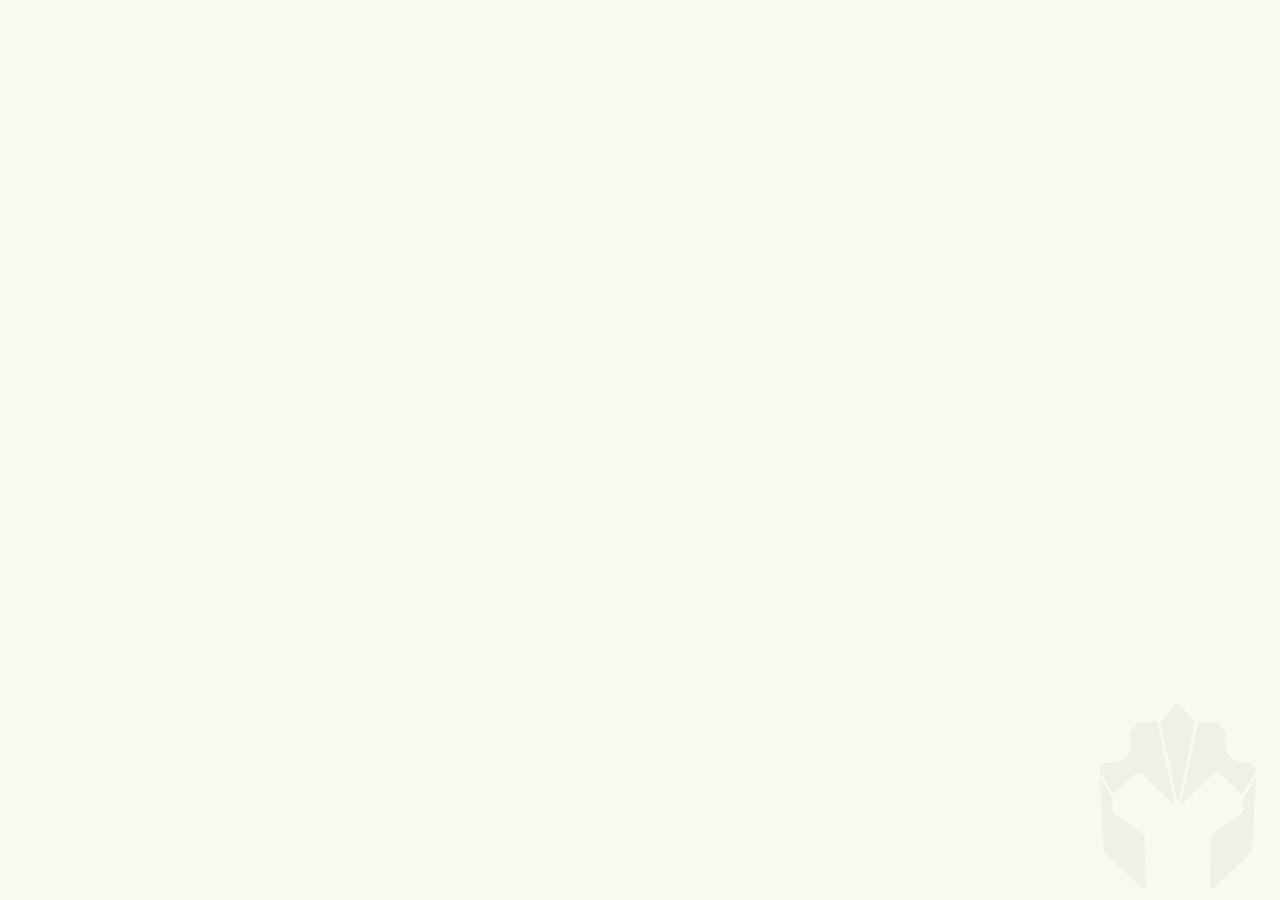
==== commit 3baa4142: "Update index.html" ====
--- a/docs/index.html
+++ b/docs/index.html
@@ -16,7 +16,7 @@
       } catch (e) { }
     })();
   </script>
-  <title>Tecnologias utilizadas — Portal Orc</title>
+  <title>Documentação do Projeto — DiProjOrcestra</title>
   <link rel="preconnect" href="https://fonts.googleapis.com">
   <link rel="preconnect" href="https://fonts.gstatic.com" crossorigin>
   <link
@@ -38,113 +38,4 @@
     <path
       d="M1233.49 768.161L1211.22 740.857C1208.55 741.022 1205.35 741.105 1201.73 741.105C1178.96 741.105 1140.01 736.694 1116.87 709.394C1097.64 686.671 1093.52 653.248 1104.59 610.091L1067.84 564.974C1065.89 562.562 1063.01 561.188 1059.89 561.188H982.687L904.234 928.183L1047.28 790.094C1051.86 785.679 1057.77 783.432 1063.68 783.432C1069.51 783.432 1075.37 785.596 1079.91 789.925L1171.56 876.617C1172.26 877.286 1172.8 878.034 1173.43 878.781L1235.65 773.902C1235.48 771.82 1234.86 769.826 1233.52 768.161" />
     <path
-      d="M1285.97 379.812C1301.28 487.937 1140.09 596.062 1118.49 610.008C1107.46 650.458 1110.38 680.964 1127.15 700.737C1146.92 724.082 1182.34 727.707 1202.27 727.707C1208.93 727.707 1213.84 727.29 1215.92 727.081C1298.87 664.694 1343.32 599.226 1347.98 532.593C1353.06 460.342 1309.15 404.156 1285.97 379.812Z" />
-    <path
-      d="M501.652 379.812C478.429 404.156 434.52 460.342 439.6 532.593C444.302 599.226 488.711 664.694 571.657 727.081C573.739 727.29 578.649 727.663 585.307 727.663C605.241 727.663 640.662 724.043 660.47 700.694C677.245 680.925 680.156 650.375 669.127 609.964C647.529 596.062 486.338 487.937 501.652 379.812Z" />
-    <path
-      d="M722.609 795.378C720.071 795.378 717.529 796.334 715.574 798.207L623.931 884.899C621.889 886.816 620.724 889.519 620.724 892.352V943.749C620.724 947.121 622.35 950.285 625.135 952.158L750.326 1039.14C756.528 1043.43 760.317 1050.51 760.482 1058.04L766.727 1278.99C766.766 1280.24 766.683 1281.49 766.518 1282.66C765.519 1290.98 760.4 1297.97 752.49 1301.43C749.37 1302.8 746.08 1303.46 742.878 1303.46C736.924 1303.46 731.14 1301.14 726.564 1296.72L595.254 1169.33V1331.56H669.879V1406.18H1117.7V1331.56H1192.32V1168.08L1059.68 1296.76C1055.1 1301.17 1049.32 1303.51 1043.37 1303.51H1043.33C1040.12 1303.51 1036.88 1302.84 1033.75 1301.47C1024.81 1297.55 1019.36 1289.07 1019.56 1279.28L1025.85 1058.2C1026.01 1050.71 1029.8 1043.63 1036 1039.35L1161.19 952.366C1163.94 950.45 1165.61 947.286 1165.61 943.958V892.557C1165.61 889.727 1164.44 887.024 1162.4 885.108L1070.75 798.416C1068.76 796.543 1066.26 795.587 1063.72 795.587C1061.18 795.587 1058.6 796.543 1056.6 798.459L968.246 883.735H968.411L967.955 1256.44H819.167V884.608L729.728 798.29C727.729 796.377 725.191 795.421 722.609 795.421V795.378Z" />
-  </svg>
-
-  <!-- ============================== HEADER ============================== -->
-  <header class="topbar">
-    <button class="nav-toggle" id="navToggle" aria-label="Abrir navegação" aria-expanded="false">
-      <svg viewBox="0 0 24 24" fill="none" stroke="currentColor" stroke-width="2" stroke-linecap="round">
-        <line x1="4" y1="7" x2="20" y2="7" />
-        <line x1="4" y1="12" x2="20" y2="12" />
-        <line x1="4" y1="17" x2="20" y2="17" />
-      </svg>
-    </button>
-
-    <a href="index.html" class="brand">
-      <svg class="logo-mark" viewBox="0 0 1786 1786" xmlns="http://www.w3.org/2000/svg" aria-hidden="true">
-        <path
-          d="M747.206 1290.27C751.078 1288.57 753.364 1285.07 753.325 1280.82L747.08 1059.87C746.997 1056.54 745.376 1053.5 742.669 1051.63L617.478 964.644C611.112 960.233 607.322 952.989 607.322 945.21V895.638L552.093 802.536L570.449 1123.71C570.575 1126.38 571.696 1128.83 573.569 1130.62L735.968 1288.19C739.049 1291.19 743.251 1291.94 747.206 1290.23" />
-        <path
-          d="M614.732 876.412L706.378 789.716C715.574 781.02 729.932 781.102 739.049 789.885L882.01 927.935L803.639 561.145C765.936 562.183 725.73 564.182 717.364 566.099L682.612 608.717C694.102 652.582 690.147 686.462 670.709 709.394C647.568 736.694 608.574 741.104 585.846 741.104C581.561 741.104 577.898 740.939 574.986 740.774L552.801 767.991C551.428 769.656 550.763 771.737 550.637 773.902L612.815 878.659C613.441 877.907 614.023 877.116 614.732 876.412Z" />
-        <path
-          d="M969.285 559.815C968.993 559.728 968.785 559.519 968.494 559.398C967.329 558.937 966.247 558.316 965.165 557.69C964.665 557.399 964.126 557.107 963.626 556.773C962.088 555.691 960.671 554.487 959.424 553.027L893.083 476.451L826.906 552.823C825.659 554.278 824.242 555.486 822.704 556.569C822.204 556.899 821.704 557.151 821.205 557.442C820.123 558.107 818.997 558.689 817.793 559.189C817.541 559.315 817.294 559.48 817.042 559.563L893.204 915.95L969.285 559.815Z" />
-        <path
-          d="M1179 945.21C1179 952.95 1175.22 960.233 1168.85 964.644L1043.66 1051.63C1040.95 1053.5 1039.33 1056.58 1039.25 1059.83L1033.01 1280.91C1032.92 1285.15 1035.21 1288.77 1039.16 1290.48C1040.16 1290.9 1041.16 1291.19 1042.16 1291.31C1045.16 1291.69 1048.07 1290.69 1050.4 1288.44L1212.8 1130.87C1214.67 1129.04 1215.76 1126.63 1215.88 1124.01L1234.23 802.536L1179 895.638V945.21Z" />
-        <path
-          d="M1233.49 768.161L1211.22 740.857C1208.55 741.022 1205.35 741.105 1201.73 741.105C1178.96 741.105 1140.01 736.694 1116.87 709.394C1097.64 686.671 1093.52 653.248 1104.59 610.091L1067.84 564.974C1065.89 562.562 1063.01 561.188 1059.89 561.188H982.687L904.234 928.183L1047.28 790.094C1051.86 785.679 1057.77 783.432 1063.68 783.432C1069.51 783.432 1075.37 785.596 1079.91 789.925L1171.56 876.617C1172.26 877.286 1172.8 878.034 1173.43 878.781L1235.65 773.902C1235.48 771.82 1234.86 769.826 1233.52 768.161" />
-        <path
-          d="M1285.97 379.812C1301.28 487.937 1140.09 596.062 1118.49 610.008C1107.46 650.458 1110.38 680.964 1127.15 700.737C1146.92 724.082 1182.34 727.707 1202.27 727.707C1208.93 727.707 1213.84 727.29 1215.92 727.081C1298.87 664.694 1343.32 599.226 1347.98 532.593C1353.06 460.342 1309.15 404.156 1285.97 379.812Z" />
-        <path
-          d="M501.652 379.812C478.429 404.156 434.52 460.342 439.6 532.593C444.302 599.226 488.711 664.694 571.657 727.081C573.739 727.29 578.649 727.663 585.307 727.663C605.241 727.663 640.662 724.043 660.47 700.694C677.245 680.925 680.156 650.375 669.127 609.964C647.529 596.062 486.338 487.937 501.652 379.812Z" />
-        <path
-          d="M722.609 795.378C720.071 795.378 717.529 796.334 715.574 798.207L623.931 884.899C621.889 886.816 620.724 889.519 620.724 892.352V943.749C620.724 947.121 622.35 950.285 625.135 952.158L750.326 1039.14C756.528 1043.43 760.317 1050.51 760.482 1058.04L766.727 1278.99C766.766 1280.24 766.683 1281.49 766.518 1282.66C765.519 1290.98 760.4 1297.97 752.49 1301.43C749.37 1302.8 746.08 1303.46 742.878 1303.46C736.924 1303.46 731.14 1301.14 726.564 1296.72L595.254 1169.33V1331.56H669.879V1406.18H1117.7V1331.56H1192.32V1168.08L1059.68 1296.76C1055.1 1301.17 1049.32 1303.51 1043.37 1303.51H1043.33C1040.12 1303.51 1036.88 1302.84 1033.75 1301.47C1024.81 1297.55 1019.36 1289.07 1019.56 1279.28L1025.85 1058.2C1026.01 1050.71 1029.8 1043.63 1036 1039.35L1161.19 952.366C1163.94 950.45 1165.61 947.286 1165.61 943.958V892.557C1165.61 889.727 1164.44 887.024 1162.4 885.108L1070.75 798.416C1068.76 796.543 1066.26 795.587 1063.72 795.587C1061.18 795.587 1058.6 796.543 1056.6 798.459L968.246 883.735H968.411L967.955 1256.44H819.167V884.608L729.728 798.29C727.729 796.377 725.191 795.421 722.609 795.421V795.378Z" />
-      </svg>
-      <span>
-        Portal Orc
-        <small>Orc'estra Gamificação</small>
-      </span>
-    </a>
-
-    <div class="search-box">
-      <svg class="icon-search" viewBox="0 0 24 24" fill="none" stroke="currentColor" stroke-width="2"
-        stroke-linecap="round">
-        <circle cx="11" cy="11" r="7" />
-        <line x1="21" y1="21" x2="16.65" y2="16.65" />
-      </svg>
-      <input type="text" id="searchInput" placeholder="Buscar na documentação…" autocomplete="off">
-      <span class="search-kbd">Ctrl K</span>
-    </div>
-
-    <div class="topbar-actions">
-      <span class="badge-version">v1.0.0</span>
-      <button class="icon-btn theme-toggle" id="themeToggle" aria-label="Alternar tema claro/escuro">
-        <svg class="i-sun" viewBox="0 0 24 24" fill="none" stroke="currentColor" stroke-width="2"
-          stroke-linecap="round">
-          <circle cx="12" cy="12" r="4" />
-          <line x1="12" y1="1.5" x2="12" y2="4" />
-          <line x1="12" y1="20" x2="12" y2="22.5" />
-          <line x1="4.2" y1="4.2" x2="6" y2="6" />
-          <line x1="18" y1="18" x2="19.8" y2="19.8" />
-          <line x1="1.5" y1="12" x2="4" y2="12" />
-          <line x1="20" y1="12" x2="22.5" y2="12" />
-          <line x1="4.2" y1="19.8" x2="6" y2="18" />
-          <line x1="18" y1="6" x2="19.8" y2="4.2" />
-        </svg>
-        <svg class="i-moon" viewBox="0 0 24 24" fill="none" stroke="currentColor" stroke-width="2"
-          stroke-linecap="round">
-          <path d="M20 14.5A8.5 8.5 0 1 1 9.5 4a6.8 6.8 0 0 0 10.5 10.5Z" />
-        </svg>
-      </button>
-      <a class="icon-btn" href="https://github.com/DiProjOrcestra/Portal-Orc" target="_blank" rel="noopener noreferrer" aria-label="Repositório no GitHub">
-        <svg viewBox="0 0 24 24" fill="currentColor">
-          <path
-            d="M12 .5C5.73.5.98 5.24.98 11.5c0 5.02 3.26 9.28 7.78 10.78.57.1.78-.25.78-.55v-1.94c-3.17.69-3.84-1.36-3.84-1.36-.52-1.32-1.27-1.68-1.27-1.68-1.04-.71.08-.7.08-.7 1.15.08 1.75 1.18 1.75 1.18 1.02 1.75 2.68 1.25 3.33.95.1-.74.4-1.25.72-1.54-2.53-.29-5.19-1.27-5.19-5.63 0-1.24.44-2.26 1.17-3.05-.12-.29-.51-1.46.11-3.04 0 0 .96-.31 3.14 1.16a10.9 10.9 0 0 1 5.72 0c2.18-1.47 3.13-1.16 3.13-1.16.63 1.58.23 2.75.12 3.04.73.79 1.17 1.81 1.17 3.05 0 4.37-2.67 5.33-5.21 5.61.41.36.77 1.06.77 2.14v3.17c0 .3.21.66.79.55A11.02 11.02 0 0 0 23.02 11.5C23.02 5.24 18.27.5 12 .5Z" />
-        </svg>
-      </a>
-    </div>
-  </header>
-
-  <!-- ======================= COMMAND PALETTE (Ctrl+K) ======================= -->
-  <div class="overlay" id="paletteOverlay">
-    <div class="palette">
-      <input type="text" id="paletteInput" placeholder="Digite para buscar páginas…" autocomplete="off">
-      <div class="palette-results" id="paletteResults"></div>
-    </div>
-  </div>
-
-  <!-- ====== SIDEBAR — colada na borda esquerda da janela ====== -->
-  <div id="sidebar-container"></div>
-
-  <aside class="sidebar" id="sidebar">
-    <nav aria-label="Navegação da documentação">
-      <div class="nav-group">
-
-        <p class="nav-group-title">Estratégias</p>
-        <ul class="nav-list">
-          <li>
-            <a class="nav-link" data-page="estrategia-engenharia" href="estrategias/estrategia-engenharia.html">
-              Estratégia de Engenharia de Software
-            </a>
-          </li>
-          <li>
-            <a class="nav-link" data-page="estrategia-requisitos" href="estrategias/engenharia-requisitos.html">
-              Engenharia de Requisitos
-            </a>
-          </li>
-          <li>
-            <a class="nav-link" data-page="dor-dod" href="estrategias/dor
+      d="M1285.97 379.812C1301.28 487.937 1140.09 596.062 1118.49 610.008C1107.46 650.458 1110.38 680.964 1127.15 700.737C1146.92 724.082 1182.34 727.707 1202.27 727.707C1208.93 727.707 1213.84 727.29 1215.92 727.081C1298.87 664.694 1343.32 599.226 1347.98 532.593C1353.06 460.342 1309.15 404.156 1285.97
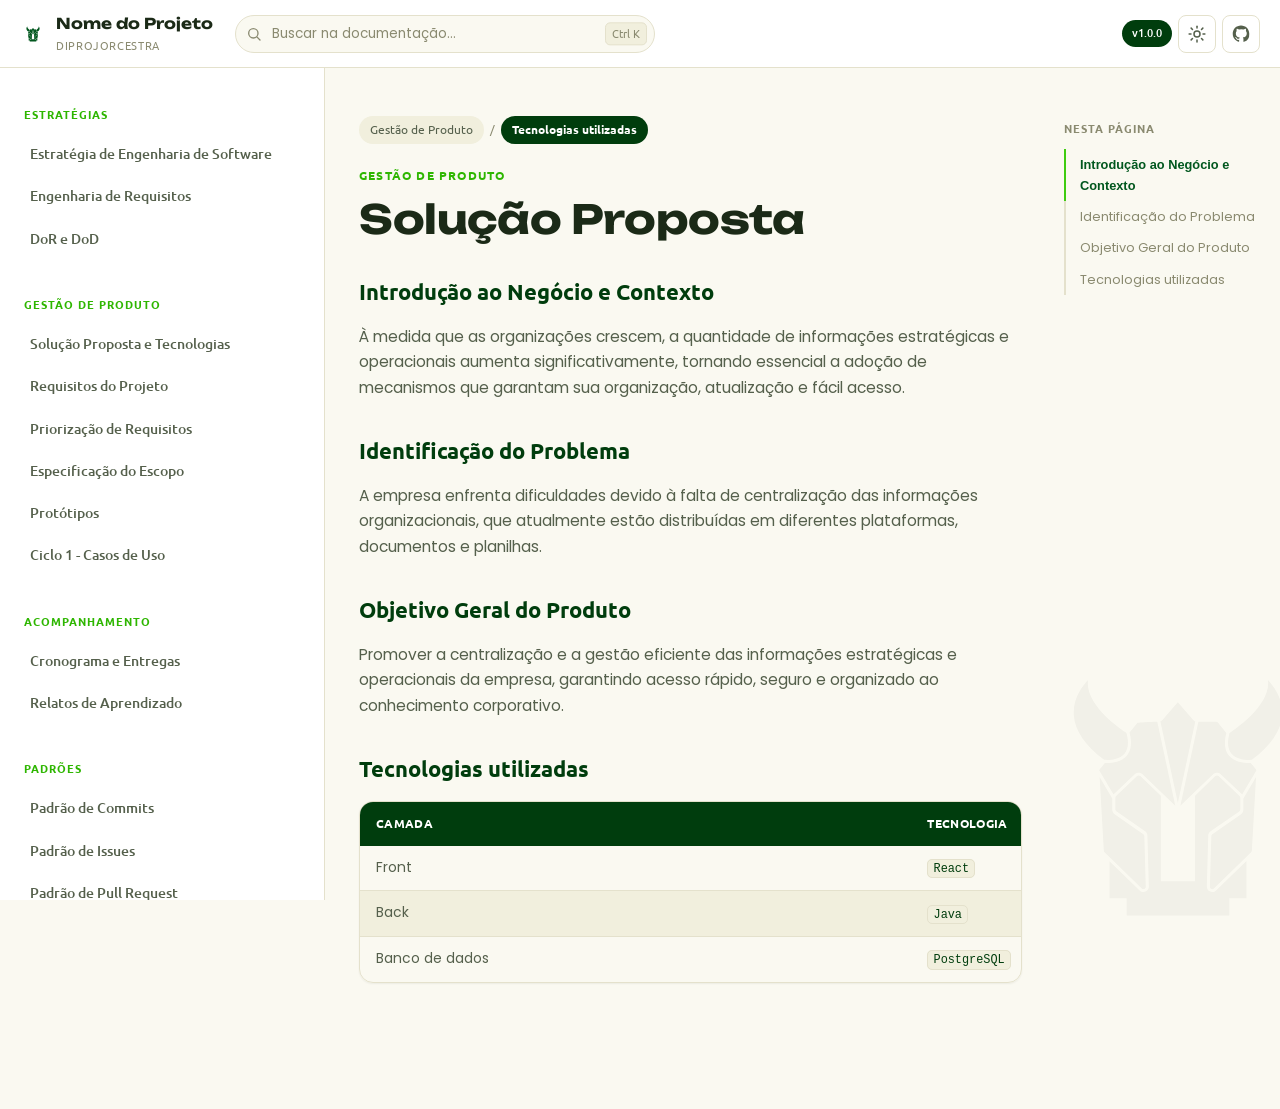
==== commit 361ac2d5: "Update index.html" ====
--- a/docs/index.html
+++ b/docs/index.html
@@ -38,4 +38,274 @@
     <path
       d="M1233.49 768.161L1211.22 740.857C1208.55 741.022 1205.35 741.105 1201.73 741.105C1178.96 741.105 1140.01 736.694 1116.87 709.394C1097.64 686.671 1093.52 653.248 1104.59 610.091L1067.84 564.974C1065.89 562.562 1063.01 561.188 1059.89 561.188H982.687L904.234 928.183L1047.28 790.094C1051.86 785.679 1057.77 783.432 1063.68 783.432C1069.51 783.432 1075.37 785.596 1079.91 789.925L1171.56 876.617C1172.26 877.286 1172.8 878.034 1173.43 878.781L1235.65 773.902C1235.48 771.82 1234.86 769.826 1233.52 768.161" />
     <path
-      d="M1285.97 379.812C1301.28 487.937 1140.09 596.062 1118.49 610.008C1107.46 650.458 1110.38 680.964 1127.15 700.737C1146.92 724.082 1182.34 727.707 1202.27 727.707C1208.93 727.707 1213.84 727.29 1215.92 727.081C1298.87 664.694 1343.32 599.226 1347.98 532.593C1353.06 460.342 1309.15 404.156 1285.97
+      d="M1285.97 379.812C1301.28 487.937 1140.09 596.062 1118.49 610.008C1107.46 650.458 1110.38 680.964 1127.15 700.737C1146.92 724.082 1182.34 727.707 1202.27 727.707C1208.93 727.707 1213.84 727.29 1215.92 727.081C1298.87 664.694 1343.32 599.226 1347.98 532.593C1353.06 460.342 1309.15 404.156 1285.97 379.812Z" />
+    <path
+      d="M501.652 379.812C478.429 404.156 434.52 460.342 439.6 532.593C444.302 599.226 488.711 664.694 571.657 727.081C573.739 727.29 578.649 727.663 585.307 727.663C605.241 727.663 640.662 724.043 660.47 700.694C677.245 680.925 680.156 650.375 669.127 609.964C647.529 596.062 486.338 487.937 501.652 379.812Z" />
+    <path
+      d="M722.609 795.378C720.071 795.378 717.529 796.334 715.574 798.207L623.931 884.899C621.889 886.816 620.724 889.519 620.724 892.352V943.749C620.724 947.121 622.35 950.285 625.135 952.158L750.326 1039.14C756.528 1043.43 760.317 1050.51 760.482 1058.04L766.727 1278.99C766.766 1280.24 766.683 1281.49 766.518 1282.66C765.519 1290.98 760.4 1297.97 752.49 1301.43C749.37 1302.8 746.08 1303.46 742.878 1303.46C736.924 1303.46 731.14 1301.14 726.564 1296.72L595.254 1169.33V1331.56H669.879V1406.18H1117.7V1331.56H1192.32V1168.08L1059.68 1296.76C1055.1 1301.17 1049.32 1303.51 1043.37 1303.51H1043.33C1040.12 1303.51 1036.88 1302.84 1033.75 1301.47C1024.81 1297.55 1019.36 1289.07 1019.56 1279.28L1025.85 1058.2C1026.01 1050.71 1029.8 1043.63 1036 1039.35L1161.19 952.366C1163.94 950.45 1165.61 947.286 1165.61 943.958V892.557C1165.61 889.727 1164.44 887.024 1162.4 885.108L1070.75 798.416C1068.76 796.543 1066.26 795.587 1063.72 795.587C1061.18 795.587 1058.6 796.543 1056.6 798.459L968.246 883.735H968.411L967.955 1256.44H819.167V884.608L729.728 798.29C727.729 796.377 725.191 795.421 722.609 795.421V795.378Z" />
+  </svg>
+
+  <!-- ============================== HEADER ============================== -->
+  <header class="topbar">
+    <button class="nav-toggle" id="navToggle" aria-label="Abrir navegação" aria-expanded="false">
+      <svg viewBox="0 0 24 24" fill="none" stroke="currentColor" stroke-width="2" stroke-linecap="round">
+        <line x1="4" y1="7" x2="20" y2="7" />
+        <line x1="4" y1="12" x2="20" y2="12" />
+        <line x1="4" y1="17" x2="20" y2="17" />
+      </svg>
+    </button>
+
+    <a href="index.html" class="brand">
+      <svg class="logo-mark" viewBox="0 0 1786 1786" xmlns="http://www.w3.org/2000/svg" aria-hidden="true">
+        <path
+          d="M747.206 1290.27C751.078 1288.57 753.364 1285.07 753.325 1280.82L747.08 1059.87C746.997 1056.54 745.376 1053.5 742.669 1051.63L617.478 964.644C611.112 960.233 607.322 952.989 607.322 945.21V895.638L552.093 802.536L570.449 1123.71C570.575 1126.38 571.696 1128.83 573.569 1130.62L735.968 1288.19C739.049 1291.19 743.251 1291.94 747.206 1290.23" />
+        <path
+          d="M614.732 876.412L706.378 789.716C715.574 781.02 729.932 781.102 739.049 789.885L882.01 927.935L803.639 561.145C765.936 562.183 725.73 564.182 717.364 566.099L682.612 608.717C694.102 652.582 690.147 686.462 670.709 709.394C647.568 736.694 608.574 741.104 585.846 741.104C581.561 741.104 577.898 740.939 574.986 740.774L552.801 767.991C551.428 769.656 550.763 771.737 550.637 773.902L612.815 878.659C613.441 877.907 614.023 877.116 614.732 876.412Z" />
+        <path
+          d="M969.285 559.815C968.993 559.728 968.785 559.519 968.494 559.398C967.329 558.937 966.247 558.316 965.165 557.69C964.665 557.399 964.126 557.107 963.626 556.773C962.088 555.691 960.671 554.487 959.424 553.027L893.083 476.451L826.906 552.823C825.659 554.278 824.242 555.486 822.704 556.569C822.204 556.899 821.704 557.151 821.205 557.442C820.123 558.107 818.997 558.689 817.793 559.189C817.541 559.315 817.294 559.48 817.042 559.563L893.204 915.95L969.285 559.815Z" />
+        <path
+          d="M1179 945.21C1179 952.95 1175.22 960.233 1168.85 964.644L1043.66 1051.63C1040.95 1053.5 1039.33 1056.58 1039.25 1059.83L1033.01 1280.91C1032.92 1285.15 1035.21 1288.77 1039.16 1290.48C1040.16 1290.9 1041.16 1291.19 1042.16 1291.31C1045.16 1291.69 1048.07 1290.69 1050.4 1288.44L1212.8 1130.87C1214.67 1129.04 1215.76 1126.63 1215.88 1124.01L1234.23 802.536L1179 895.638V945.21Z" />
+        <path
+          d="M1233.49 768.161L1211.22 740.857C1208.55 741.022 1205.35 741.105 1201.73 741.105C1178.96 741.105 1140.01 736.694 1116.87 709.394C1097.64 686.671 1093.52 653.248 1104.59 610.091L1067.84 564.974C1065.89 562.562 1063.01 561.188 1059.89 561.188H982.687L904.234 928.183L1047.28 790.094C1051.86 785.679 1057.77 783.432 1063.68 783.432C1069.51 783.432 1075.37 785.596 1079.91 789.925L1171.56 876.617C1172.26 877.286 1172.8 878.034 1173.43 878.781L1235.65 773.902C1235.48 771.82 1234.86 769.826 1233.52 768.161" />
+        <path
+          d="M1285.97 379.812C1301.28 487.937 1140.09 596.062 1118.49 610.008C1107.46 650.458 1110.38 680.964 1127.15 700.737C1146.92 724.082 1182.34 727.707 1202.27 727.707C1208.93 727.707 1213.84 727.29 1215.92 727.081C1298.87 664.694 1343.32 599.226 1347.98 532.593C1353.06 460.342 1309.15 404.156 1285.97 379.812Z" />
+        <path
+          d="M501.652 379.812C478.429 404.156 434.52 460.342 439.6 532.593C444.302 599.226 488.711 664.694 571.657 727.081C573.739 727.29 578.649 727.663 585.307 727.663C605.241 727.663 640.662 724.043 660.47 700.694C677.245 680.925 680.156 650.375 669.127 609.964C647.529 596.062 486.338 487.937 501.652 379.812Z" />
+        <path
+          d="M722.609 795.378C720.071 795.378 717.529 796.334 715.574 798.207L623.931 884.899C621.889 886.816 620.724 889.519 620.724 892.352V943.749C620.724 947.121 622.35 950.285 625.135 952.158L750.326 1039.14C756.528 1043.43 760.317 1050.51 760.482 1058.04L766.727 1278.99C766.766 1280.24 766.683 1281.49 766.518 1282.66C765.519 1290.98 760.4 1297.97 752.49 1301.43C749.37 1302.8 746.08 1303.46 742.878 1303.46C736.924 1303.46 731.14 1301.14 726.564 1296.72L595.254 1169.33V1331.56H669.879V1406.18H1117.7V1331.56H1192.32V1168.08L1059.68 1296.76C1055.1 1301.17 1049.32 1303.51 1043.37 1303.51H1043.33C1040.12 1303.51 1036.88 1302.84 1033.75 1301.47C1024.81 1297.55 1019.36 1289.07 1019.56 1279.28L1025.85 1058.2C1026.01 1050.71 1029.8 1043.63 1036 1039.35L1161.19 952.366C1163.94 950.45 1165.61 947.286 1165.61 943.958V892.557C1165.61 889.727 1164.44 887.024 1162.4 885.108L1070.75 798.416C1068.76 796.543 1066.26 795.587 1063.72 795.587C1061.18 795.587 1058.6 796.543 1056.6 798.459L968.246 883.735H968.411L967.955 1256.44H819.167V884.608L729.728 798.29C727.729 796.377 725.191 795.421 722.609 795.421V795.378Z" />
+      </svg>
+      <span>
+        Nome do Projeto
+        <small>DiProjOrcestra</small>
+      </span>
+    </a>
+
+    <div class="search-box">
+      <svg class="icon-search" viewBox="0 0 24 24" fill="none" stroke="currentColor" stroke-width="2"
+        stroke-linecap="round">
+        <circle cx="11" cy="11" r="7" />
+        <line x1="21" y1="21" x2="16.65" y2="16.65" />
+      </svg>
+      <input type="text" id="searchInput" placeholder="Buscar na documentação…" autocomplete="off">
+      <span class="search-kbd">Ctrl K</span>
+    </div>
+
+    <div class="topbar-actions">
+      <span class="badge-version">v1.0.0</span>
+      <button class="icon-btn theme-toggle" id="themeToggle" aria-label="Alternar tema claro/escuro">
+        <svg class="i-sun" viewBox="0 0 24 24" fill="none" stroke="currentColor" stroke-width="2"
+          stroke-linecap="round">
+          <circle cx="12" cy="12" r="4" />
+          <line x1="12" y1="1.5" x2="12" y2="4" />
+          <line x1="12" y1="20" x2="12" y2="22.5" />
+          <line x1="4.2" y1="4.2" x2="6" y2="6" />
+          <line x1="18" y1="18" x2="19.8" y2="19.8" />
+          <line x1="1.5" y1="12" x2="4" y2="12" />
+          <line x1="20" y1="12" x2="22.5" y2="12" />
+          <line x1="4.2" y1="19.8" x2="6" y2="18" />
+          <line x1="18" y1="6" x2="19.8" y2="4.2" />
+        </svg>
+        <svg class="i-moon" viewBox="0 0 24 24" fill="none" stroke="currentColor" stroke-width="2"
+          stroke-linecap="round">
+          <path d="M20 14.5A8.5 8.5 0 1 1 9.5 4a6.8 6.8 0 0 0 10.5 10.5Z" />
+        </svg>
+      </button>
+      <a class="icon-btn" href="https://github.com/DiProjOrcestra/template-padronizacao-projetos" target="_blank" rel="noopener noreferrer" aria-label="Repositório no GitHub">
+        <svg viewBox="0 0 24 24" fill="currentColor">
+          <path
+            d="M12 .5C5.73.5.98 5.24.98 11.5c0 5.02 3.26 9.28 7.78 10.78.57.1.78-.25.78-.55v-1.94c-3.17.69-3.84-1.36-3.84-1.36-.52-1.32-1.27-1.68-1.27-1.68-1.04-.71.08-.7.08-.7 1.15.08 1.75 1.18 1.75 1.18 1.02 1.75 2.68 1.25 3.33.95.1-.74.4-1.25.72-1.54-2.53-.29-5.19-1.27-5.19-5.63 0-1.24.44-2.26 1.17-3.05-.12-.29-.51-1.46.11-3.04 0 0 .96-.31 3.14 1.16a10.9 10.9 0 0 1 5.72 0c2.18-1.47 3.13-1.16 3.13-1.16.63 1.58.23 2.75.12 3.04.73.79 1.17 1.81 1.17 3.05 0 4.37-2.67 5.33-5.21 5.61.41.36.77 1.06.77 2.14v3.17c0 .3.21.66.79.55A11.02 11.02 0 0 0 23.02 11.5C23.02 5.24 18.27.5 12 .5Z" />
+        </svg>
+      </a>
+    </div>
+  </header>
+
+  <!-- ======================= COMMAND PALETTE (Ctrl+K) ======================= -->
+  <div class="overlay" id="paletteOverlay">
+    <div class="palette">
+      <input type="text" id="paletteInput" placeholder="Digite para buscar páginas…" autocomplete="off">
+      <div class="palette-results" id="paletteResults"></div>
+    </div>
+  </div>
+
+  <!-- ====== SIDEBAR ====== -->
+  <aside class="sidebar" id="sidebar">
+    <nav aria-label="Navegação da documentação">
+      <div class="nav-group">
+
+        <p class="nav-group-title">Estratégias</p>
+        <ul class="nav-list">
+          <li>
+            <a class="nav-link" data-page="estrategia-engenharia" href="estrategias/estrategia-engenharia.html">
+              Estratégia de Engenharia de Software
+            </a>
+          </li>
+          <li>
+            <a class="nav-link" data-page="estrategia-requisitos" href="estrategias/engenharia-requisitos.html">
+              Engenharia de Requisitos
+            </a>
+          </li>
+          <li>
+            <a class="nav-link" data-page="dor-dod" href="estrategias/dor-dod.html">
+              DoR e DoD
+            </a>
+          </li>
+        </ul>
+
+        <p class="nav-group-title">Gestão de Produto</p>
+        <ul class="nav-list">
+          <li>
+            <a class="nav-link active" data-page="solucao" href="index.html">
+              Solução Proposta e Tecnologias
+            </a>
+          </li>
+          <li>
+            <a class="nav-link" data-page="requisitos" href="gestao/requisitos.html">
+              Requisitos do Projeto
+            </a>
+          </li>
+          <li>
+            <a class="nav-link" data-page="priorizacao" href="gestao/priorizacao.html">
+              Priorização de Requisitos
+            </a>
+          </li>
+          <li>
+            <a class="nav-link" data-page="escopo" href="gestao/escopo.html">
+              Especificação do Escopo
+            </a>
+          </li>
+          <li>
+            <a class="nav-link" data-page="prototipos" href="gestao/figma.html">
+              Protótipos
+            </a>
+          </li>
+          <li>
+            <a class="nav-link" data-page="casos" href="gestao/casos.html">
+              Ciclo 1 - Casos de Uso
+            </a>
+          </li>
+        </ul>
+
+        <p class="nav-group-title">Acompanhamento</p>
+        <ul class="nav-list">
+          <li>
+            <a class="nav-link" data-page="cronograma" href="acompanhamento/cronograma.html">
+              Cronograma e Entregas
+            </a>
+          </li>
+          <li>
+            <a class="nav-link" data-page="relatos" href="acompanhamento/relatos.html">
+              Relatos de Aprendizado
+            </a>
+          </li>
+        </ul>
+
+        <p class="nav-group-title">Padrões</p>
+        <ul class="nav-list">
+          <li>
+            <a class="nav-link" data-page="padrao-commits" href="padroes/commits.html">
+              Padrão de Commits
+            </a>
+          </li>
+          <li>
+            <a class="nav-link" data-page="padrao-issues" href="padroes/issues.html">
+              Padrão de Issues
+            </a>
+          </li>
+          <li>
+            <a class="nav-link" data-page="padrao-pull-requests" href="padroes/pullrequest.html">
+              Padrão de Pull Request
+            </a>
+          </li>
+          <li>
+            <a class="nav-link" data-page="padrao-casos" href="padroes/casos.html">
+              Template de Casos de Uso
+            </a>
+          </li>
+        </ul>
+
+      </div>
+    </nav>
+  </aside>
+
+  <div class="main-wrap">
+    <div class="shell">
+
+      <!-- ============================== CONTEÚDO ============================== -->
+      <main class="content">
+        <div class="content-inner">
+
+          <p class="breadcrumb">
+            <a href="index.html">Gestão de Produto</a><span class="sep">/</span>
+            <span class="current">Tecnologias utilizadas</span>
+          </p>
+
+          <p class="eyebrow">Gestão de Produto</p>
+          <h1 class="page-title">Solução Proposta</h1>
+
+          <div class="prose">
+
+            <h2 id="introducao-ao-negocio-e-contexto">Introdução ao Negócio e Contexto</h2>
+            <p>À medida que as organizações crescem, a quantidade de informações estratégicas e operacionais aumenta
+              significativamente, tornando essencial a adoção de mecanismos que garantam sua organização, atualização e
+              fácil acesso.</p>
+
+            <h2 id="identificacao-do-problema">Identificação do Problema</h2>
+            <p>A empresa enfrenta dificuldades devido à falta de centralização das informações organizacionais, que
+              atualmente estão distribuídas em diferentes plataformas, documentos e planilhas.</p>
+
+            <h2 id="objetivo-geral-do-produto">Objetivo Geral do Produto</h2>
+            <p>Promover a centralização e a gestão eficiente das informações estratégicas e operacionais da empresa,
+              garantindo acesso rápido, seguro e organizado ao conhecimento corporativo.</p>
+
+            <h2 id="tecnologias-utilizadas">Tecnologias utilizadas</h2>
+
+            <div class="table-wrap">
+              <table>
+                <thead>
+                  <tr>
+                    <th>Camada</th>
+                    <th>Tecnologia</th>
+                  </tr>
+                </thead>
+                <tbody>
+                  <tr>
+                    <td>Front</td>
+                    <td><code>React</code></td>
+                  </tr>
+                  <tr>
+                    <td>Back</td>
+                    <td><code>Java</code></td>
+                  </tr>
+                  <tr>
+                    <td>Banco de dados</td>
+                    <td><code>PostgreSQL</code></td>
+                  </tr>
+                </tbody>
+              </table>
+            </div>
+
+          </div>
+
+        </div>
+      </main>
+
+      <!-- ============================== TOC ============================== -->
+      <aside class="toc">
+        <p class="toc-title">Nesta página</p>
+        <ul class="toc-list" id="tocList"></ul>
+      </aside>
+
+    </div>
+  </div>
+
+  <div class="toast" id="toast">
+    <svg viewBox="0 0 24 24" fill="none" stroke="currentColor" stroke-width="2" stroke-linecap="round">
+      <path d="M20 6 9 17l-5-5" />
+    </svg>
+    <span id="toastMsg">Copiado!</span>
+  </div>
+
+  <script src="js/script.js"></script>
+</body>
+
+</html>
